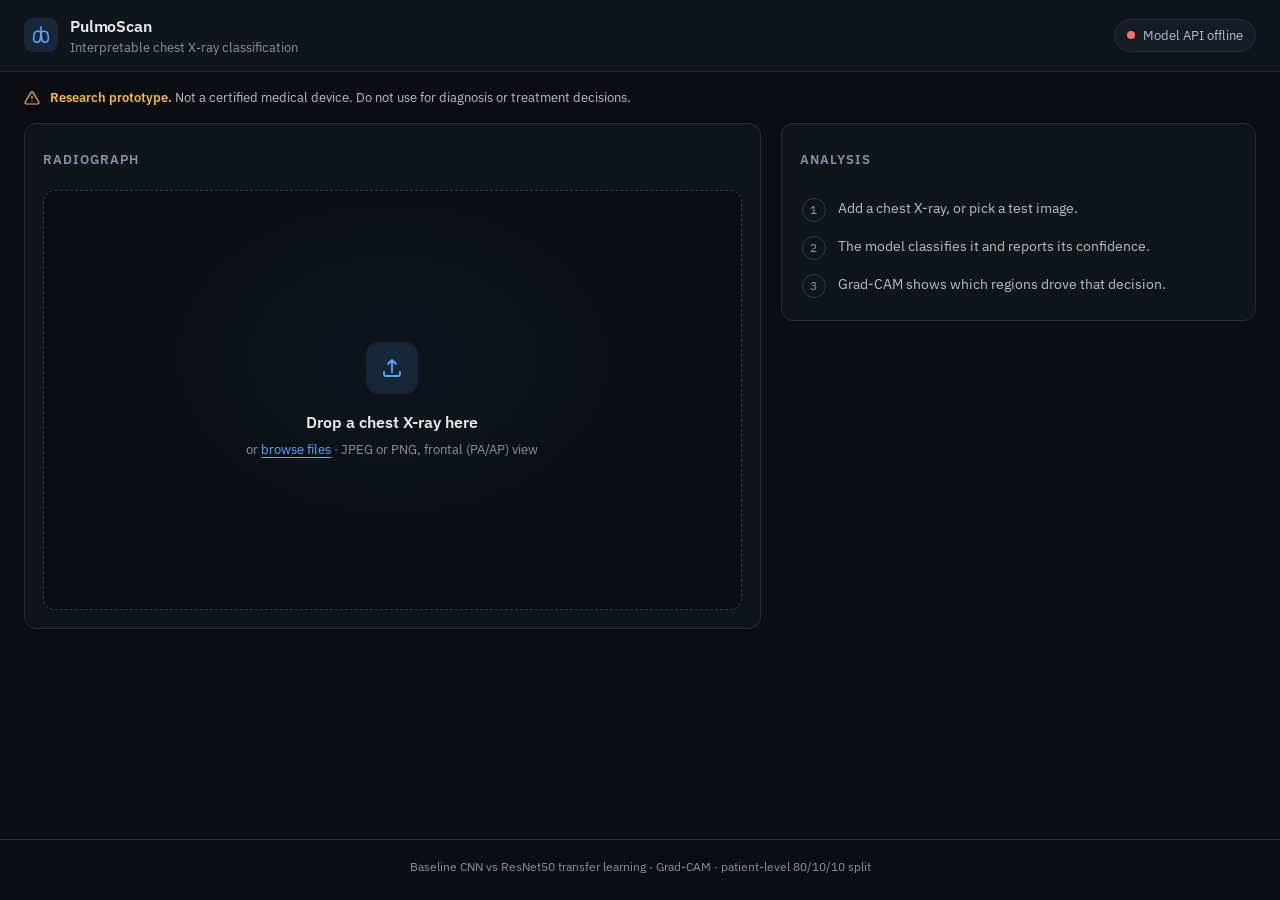
==== frontend/index.html @ 1d91181d "Initial import: pre-spec pipeline, PROGRESS.md, CLAUDE.md, .gitignore Code as it stood before the st" ====
<!DOCTYPE html>
<html lang="en">
<head>
  <meta charset="UTF-8">
  <meta name="viewport" content="width=device-width, initial-scale=1.0">
  <meta name="color-scheme" content="dark">
  <title>PulmoScan · Chest X-ray Analysis</title>
  <link rel="preconnect" href="https://fonts.googleapis.com">
  <link rel="preconnect" href="https://fonts.gstatic.com" crossorigin>
  <link href="https://fonts.googleapis.com/css2?family=IBM+Plex+Mono:wght@400;500&family=IBM+Plex+Sans:wght@400;500;600;700&display=swap" rel="stylesheet">
  <link rel="stylesheet" href="style.css">
</head>
<body>

  <header class="topbar">
    <div class="topbar-inner">
      <div class="brand">
        <svg class="brand-mark" viewBox="0 0 24 24" aria-hidden="true">
          <path d="M12 3v8"/>
          <path d="M12 9c-1.5-1-3-1.4-4.5-1C5 8.5 4 12 4 15.5 4 18.5 5.5 20 7.5 20c2 0 3-1 3.5-2.5L12 11"/>
          <path d="M12 9c1.5-1 3-1.4 4.5-1 2.5.5 3.5 4 3.5 7.5 0 3-1.5 4.5-3.5 4.5-2 0-3-1-3.5-2.5L12 11"/>
        </svg>
        <div>
          <div class="brand-name">PulmoScan</div>
          <div class="brand-sub">Interpretable chest X-ray classification</div>
        </div>
      </div>
      <div class="status" id="status" data-state="checking" role="status" aria-live="polite">
        <span class="status-dot"></span>
        <span id="statusText">Connecting to model…</span>
      </div>
    </div>
  </header>

  <div class="notice">
    <svg class="icon" viewBox="0 0 24 24" aria-hidden="true">
      <path d="M12 9v4m0 4h.01M10.3 3.9 1.8 18a2 2 0 0 0 1.7 3h17a2 2 0 0 0 1.7-3L13.7 3.9a2 2 0 0 0-3.4 0z"/>
    </svg>
    <p><strong>Research prototype.</strong> Not a certified medical device. Do not use for diagnosis or treatment decisions.</p>
  </div>

  <main class="layout">

    <!-- Viewer -->
    <section class="panel viewer" aria-labelledby="viewerTitle">
      <div class="panel-head">
        <h2 id="viewerTitle">Radiograph</h2>
        <div class="toolbar" id="toolbar" hidden>
          <div class="segmented" role="radiogroup" aria-label="View mode">
            <button type="button" role="radio" data-mode="original" aria-checked="false">Original</button>
            <button type="button" role="radio" data-mode="overlay" aria-checked="true">Overlay</button>
            <button type="button" role="radio" data-mode="compare" aria-checked="false">Compare</button>
          </div>
          <button type="button" class="btn btn-ghost" id="replaceBtn">
            <svg class="icon" viewBox="0 0 24 24" aria-hidden="true"><path d="M12 16V4m0 0-4 4m4-4 4 4M4 16v2a2 2 0 0 0 2 2h12a2 2 0 0 0 2-2v-2"/></svg>
            New image
          </button>
        </div>
      </div>

      <div class="dropzone" id="dropZone" tabindex="0" role="button" aria-label="Upload a chest X-ray">
        <div class="dropzone-inner">
          <div class="dropzone-icon">
            <svg class="icon" viewBox="0 0 24 24" aria-hidden="true"><path d="M12 16V4m0 0-4 4m4-4 4 4M4 16v2a2 2 0 0 0 2 2h12a2 2 0 0 0 2-2v-2"/></svg>
          </div>
          <p class="dropzone-title">Drop a chest X-ray here</p>
          <p class="dropzone-hint">or <span class="link">browse files</span> · JPEG or PNG, frontal (PA/AP) view</p>
        </div>
        <input type="file" id="fileInput" accept="image/png,image/jpeg" hidden>
      </div>

      <div class="stage" id="stage" data-mode="overlay" hidden>
        <figure class="pane" id="paneMain">
          <div class="frame">
            <img class="layer-base" id="imgBase" alt="Chest X-ray">
            <img class="layer-heat" id="imgHeat" alt="" aria-hidden="true">
            <div class="scan" aria-hidden="true"></div>
          </div>
          <figcaption id="captionMain">Original</figcaption>
        </figure>
        <figure class="pane pane-compare">
          <div class="frame">
            <img class="layer-base" id="imgBase2" alt="" aria-hidden="true">
            <img class="layer-heat" id="imgHeat2" alt="Grad-CAM heatmap over the X-ray">
          </div>
          <figcaption>Grad-CAM overlay</figcaption>
        </figure>
      </div>

      <div class="viewer-foot" id="viewerFoot" hidden>
        <div class="opacity" id="opacityControl" hidden>
          <label for="opacitySlider">Heatmap opacity</label>
          <input type="range" id="opacitySlider" min="0" max="90" value="45" step="5">
          <output id="opacityVal" for="opacitySlider">45%</output>
        </div>
        <div class="file-meta" id="fileMeta"></div>
      </div>

      <div class="samples" id="samples" hidden>
        <span class="samples-label">Try a held-out test image</span>
        <div class="samples-row" id="sampleButtons"></div>
      </div>
    </section>

    <!-- Analysis -->
    <section class="panel analysis" aria-labelledby="analysisTitle" aria-live="polite">
      <div class="panel-head">
        <h2 id="analysisTitle">Analysis</h2>
      </div>

      <div class="empty" id="emptyState">
        <ol class="steps">
          <li><span>1</span>Add a chest X-ray, or pick a test image.</li>
          <li><span>2</span>The model classifies it and reports its confidence.</li>
          <li><span>3</span>Grad-CAM shows which regions drove that decision.</li>
        </ol>
      </div>

      <div class="loading" id="loadingState" hidden>
        <div class="spinner" aria-hidden="true"></div>
        <p>Running the model and computing Grad-CAM…</p>
      </div>

      <div class="error" id="errorState" role="alert" hidden>
        <svg class="icon" viewBox="0 0 24 24" aria-hidden="true"><path d="M12 9v4m0 4h.01M10.3 3.9 1.8 18a2 2 0 0 0 1.7 3h17a2 2 0 0 0 1.7-3L13.7 3.9a2 2 0 0 0-3.4 0z"/></svg>
        <div>
          <p class="error-title">Analysis failed</p>
          <p class="error-msg" id="errorMsg"></p>
        </div>
      </div>

      <div class="result" id="resultState" hidden>
        <div class="verdict" id="verdict">
          <div class="eyebrow">Prediction</div>
          <div class="verdict-row">
            <div class="verdict-class">
              <span class="class-dot" id="verdictDot"></span>
              <span id="predictedClass">—</span>
            </div>
            <div class="verdict-conf">
              <span class="conf-value" id="confidenceValue">—</span>
              <span class="conf-label">confidence</span>
            </div>
          </div>
          <p class="verdict-note" id="verdictNote" hidden></p>
          <p class="truth" id="truthNote" hidden></p>
        </div>

        <div class="block">
          <h3>Class probabilities</h3>
          <ul class="probs" id="probBars"></ul>
        </div>

        <div class="block">
          <h3>Reading the heatmap</h3>
          <div class="legend">
            <div class="legend-bar"></div>
            <div class="legend-labels"><span>Less influence</span><span>More influence</span></div>
          </div>
          <p class="muted">Warm regions are where the image most changed the model's score for the predicted class. They show what the model relied on, not confirmed pathology. Highlights outside the lungs suggest it may be using shortcuts.</p>
        </div>

        <details class="block details">
          <summary>Technical details</summary>
          <dl class="kv" id="techDetails"></dl>
        </details>
      </div>
    </section>
  </main>

  <footer class="footer">
    Baseline CNN vs ResNet50 transfer learning · Grad-CAM · patient-level 80/10/10 split
  </footer>

  <script src="app.js"></script>
</body>
</html>
---- frontend/style.css ----
:root {
  --bg: #0a0d12;
  --surface: #10151c;
  --surface-2: #161c25;
  --surface-3: #1d2530;
  --border: #232c38;
  --border-strong: #2f3a48;
  --text: #e6ebf1;
  --text-2: #b4bfcc;
  --muted: #8693a3;
  --accent: #5aa9ff;
  --accent-soft: rgba(90, 169, 255, 0.12);
  --warn: #f2b84b;
  --warn-soft: rgba(242, 184, 75, 0.08);
  --danger: #f2706b;
  --danger-soft: rgba(242, 112, 107, 0.1);
  --ok: #3ecf8e;

  --c-normal: #3ecf8e;
  --c-pneumonia: #f2706b;
  --c-covid: #f2b84b;
  --c-tb: #a78bfa;
  --c-other: #5aa9ff;

  --radius: 12px;
  --radius-sm: 8px;
  --font: 'IBM Plex Sans', system-ui, -apple-system, 'Segoe UI', sans-serif;
  --mono: 'IBM Plex Mono', ui-monospace, 'Cascadia Mono', monospace;
  --heat-opacity: 0.45;
}

*,
*::before,
*::after {
  box-sizing: border-box;
}

html {
  -webkit-text-size-adjust: 100%;
}

body {
  margin: 0;
  min-height: 100vh;
  display: flex;
  flex-direction: column;
  background: var(--bg);
  color: var(--text);
  font: 400 15px/1.5 var(--font);
  -webkit-font-smoothing: antialiased;
}

h2,
h3,
p,
ol,
ul,
dl,
figure {
  margin: 0;
}

button {
  font: inherit;
  color: inherit;
}

[hidden] {
  display: none !important;
}

.icon {
  width: 18px;
  height: 18px;
  flex: none;
  fill: none;
  stroke: currentColor;
  stroke-width: 1.8;
  stroke-linecap: round;
  stroke-linejoin: round;
}

:focus-visible {
  outline: 2px solid var(--accent);
  outline-offset: 2px;
}

/* ---------- Top bar ---------- */

.topbar {
  border-bottom: 1px solid var(--border);
  background: var(--surface);
}

.topbar-inner {
  max-width: 1280px;
  margin: 0 auto;
  padding: 14px 24px;
  display: flex;
  align-items: center;
  justify-content: space-between;
  gap: 16px;
}

.brand {
  display: flex;
  align-items: center;
  gap: 12px;
  min-width: 0;
}

.brand-mark {
  width: 34px;
  height: 34px;
  padding: 6px;
  flex: none;
  border-radius: 9px;
  background: var(--accent-soft);
  fill: none;
  stroke: var(--accent);
  stroke-width: 1.7;
  stroke-linecap: round;
  stroke-linejoin: round;
}

.brand-name {
  font-weight: 600;
  font-size: 16px;
  letter-spacing: -0.01em;
}

.brand-sub {
  font-size: 12.5px;
  color: var(--muted);
}

.status {
  display: flex;
  align-items: center;
  gap: 8px;
  padding: 6px 12px;
  border: 1px solid var(--border);
  border-radius: 999px;
  background: var(--surface-2);
  font-size: 12.5px;
  color: var(--text-2);
  white-space: nowrap;
  overflow: hidden;
  text-overflow: ellipsis;
  max-width: 55%;
}

.status-dot {
  width: 8px;
  height: 8px;
  flex: none;
  border-radius: 50%;
  background: var(--muted);
}

.status[data-state="ready"] .status-dot {
  background: var(--ok);
  box-shadow: 0 0 0 3px rgba(62, 207, 142, 0.18);
}

.status[data-state="waiting"] .status-dot {
  background: var(--warn);
}

.status[data-state="offline"] .status-dot {
  background: var(--danger);
}

/* ---------- Notice ---------- */

.notice {
  max-width: 1280px;
  width: 100%;
  margin: 16px auto 0;
  padding: 0 24px;
  display: flex;
  align-items: center;
  gap: 10px;
  color: var(--text-2);
  font-size: 13px;
}

.notice .icon {
  color: var(--warn);
  width: 16px;
  height: 16px;
}

.notice strong {
  color: var(--warn);
  font-weight: 600;
}

/* ---------- Layout ---------- */

.layout {
  flex: 1;
  width: 100%;
  max-width: 1280px;
  margin: 0 auto;
  padding: 16px 24px 32px;
  display: grid;
  grid-template-columns: minmax(0, 1.55fr) minmax(320px, 1fr);
  gap: 20px;
  align-items: start;
}

.panel {
  background: var(--surface);
  border: 1px solid var(--border);
  border-radius: var(--radius);
  padding: 18px;
  min-width: 0;
}

.panel-head {
  display: flex;
  align-items: center;
  justify-content: space-between;
  gap: 12px;
  min-height: 34px;
  margin-bottom: 14px;
}

.panel-head h2 {
  font-size: 13px;
  font-weight: 600;
  text-transform: uppercase;
  letter-spacing: 0.08em;
  color: var(--muted);
}

/* ---------- Buttons ---------- */

.btn {
  display: inline-flex;
  align-items: center;
  gap: 8px;
  padding: 7px 12px;
  border-radius: var(--radius-sm);
  border: 1px solid var(--border-strong);
  background: var(--surface-2);
  font-size: 13px;
  font-weight: 500;
  cursor: pointer;
  transition: background 0.15s, border-color 0.15s;
}

.btn:hover {
  background: var(--surface-3);
  border-color: #3b4859;
}

.btn .icon {
  width: 15px;
  height: 15px;
}

.btn-ghost {
  background: transparent;
}

.toolbar {
  display: flex;
  align-items: center;
  gap: 10px;
  flex-wrap: wrap;
  justify-content: flex-end;
}

.segmented {
  display: inline-flex;
  padding: 3px;
  border: 1px solid var(--border);
  border-radius: 9px;
  background: var(--bg);
}

.segmented button {
  padding: 5px 12px;
  border: 0;
  border-radius: 6px;
  background: transparent;
  color: var(--muted);
  font-size: 13px;
  font-weight: 500;
  cursor: pointer;
  transition: color 0.15s, background 0.15s;
}

.segmented button:hover {
  color: var(--text);
}

.segmented button[aria-checked="true"] {
  background: var(--surface-3);
  color: var(--text);
  box-shadow: 0 1px 2px rgba(0, 0, 0, 0.4);
}

.segmented button:disabled {
  opacity: 0.4;
  cursor: not-allowed;
}

/* ---------- Drop zone ---------- */

.dropzone {
  display: grid;
  place-items: center;
  min-height: 420px;
  border: 1.5px dashed var(--border-strong);
  border-radius: var(--radius);
  background:
    radial-gradient(ellipse at 50% 40%, rgba(90, 169, 255, 0.05), transparent 60%),
    var(--bg);
  cursor: pointer;
  text-align: center;
  transition: border-color 0.15s, background-color 0.15s;
}

.dropzone:hover,
.dropzone.dragover {
  border-color: var(--accent);
  background-color: #0c1220;
}

.dropzone-inner {
  padding: 32px 24px;
}

.dropzone-icon {
  width: 52px;
  height: 52px;
  margin: 0 auto 16px;
  display: grid;
  place-items: center;
  border-radius: 14px;
  background: var(--accent-soft);
  color: var(--accent);
}

.dropzone-icon .icon {
  width: 24px;
  height: 24px;
}

.dropzone-title {
  font-size: 16px;
  font-weight: 600;
}

.dropzone-hint {
  margin-top: 6px;
  font-size: 13px;
  color: var(--muted);
}

.link {
  color: var(--accent);
  text-decoration: underline;
  text-underline-offset: 3px;
}

/* ---------- Stage (image viewer) ---------- */

.stage {
  display: flex;
  justify-content: center;
  align-items: flex-start;
  gap: 12px;
  padding: 14px;
  min-height: 420px;
  border-radius: var(--radius);
  background: #000;
  border: 1px solid var(--border);
}

.stage.dragover {
  outline: 2px dashed var(--accent);
  outline-offset: -8px;
}

.pane {
  display: flex;
  flex-direction: column;
  align-items: center;
  gap: 8px;
  min-width: 0;
}

.pane-compare {
  display: none;
}

.stage[data-mode="compare"] .pane {
  flex: 1 1 0;
}

.stage[data-mode="compare"] .pane-compare {
  display: flex;
}

/* The base image sets the frame size; the heatmap is stretched over it exactly,
   which matches how the API squashes the upload to 224x224 */
.frame {
  position: relative;
  display: inline-block;
  max-width: 100%;
  line-height: 0;
  border-radius: 6px;
  overflow: hidden;
}

.layer-base {
  display: block;
  max-width: 100%;
  max-height: min(64vh, 620px);
  width: auto;
  height: auto;
}

.layer-heat {
  position: absolute;
  inset: 0;
  width: 100%;
  height: 100%;
  opacity: var(--heat-opacity);
  pointer-events: none;
  transition: opacity 0.2s;
}

.layer-heat:not([src]),
.layer-heat[src=""] {
  display: none;
}

.stage[data-mode="original"] .layer-heat,
.stage[data-mode="compare"] #imgHeat {
  display: none;
}

.pane figcaption {
  font-size: 12px;
  color: var(--muted);
  line-height: 1.4;
}

.stage:not([data-mode="compare"]) #captionMain {
  display: none;
}

/* Scanning sweep while the model runs */
.scan {
  position: absolute;
  inset: 0;
  display: none;
  background: linear-gradient(180deg, transparent 0%, rgba(90, 169, 255, 0.28) 50%, transparent 100%);
  background-size: 100% 40%;
  background-repeat: no-repeat;
  animation: sweep 1.4s ease-in-out infinite;
}

.stage.busy .scan {
  display: block;
}

@keyframes sweep {
  from { background-position: 0 -60%; }
  to { background-position: 0 160%; }
}

/* ---------- Viewer footer ---------- */

.viewer-foot {
  display: flex;
  align-items: center;
  justify-content: space-between;
  gap: 16px;
  flex-wrap: wrap;
  margin-top: 12px;
}

.opacity {
  display: flex;
  align-items: center;
  gap: 10px;
  font-size: 13px;
  color: var(--text-2);
}

.opacity input[type="range"] {
  width: 160px;
  accent-color: var(--accent);
  cursor: pointer;
}

.opacity output {
  min-width: 3.2em;
  font-family: var(--mono);
  font-size: 12.5px;
  color: var(--text);
}

.file-meta {
  font-family: var(--mono);
  font-size: 12px;
  color: var(--muted);
  overflow: hidden;
  text-overflow: ellipsis;
  white-space: nowrap;
  max-width: 100%;
}

/* ---------- Samples ---------- */

.samples {
  display: flex;
  align-items: center;
  gap: 12px;
  flex-wrap: wrap;
  margin-top: 16px;
  padding-top: 16px;
  border-top: 1px solid var(--border);
}

.samples-label {
  font-size: 13px;
  color: var(--muted);
}

.samples-row {
  display: flex;
  gap: 8px;
  flex-wrap: wrap;
}

.chip {
  display: inline-flex;
  align-items: center;
  gap: 8px;
  padding: 6px 12px;
  border: 1px solid var(--border-strong);
  border-radius: 999px;
  background: var(--surface-2);
  font-size: 13px;
  font-weight: 500;
  cursor: pointer;
  transition: background 0.15s, border-color 0.15s;
}

.chip:hover {
  background: var(--surface-3);
  border-color: #3b4859;
}

.chip:disabled {
  opacity: 0.5;
  cursor: wait;
}

.class-dot {
  width: 9px;
  height: 9px;
  flex: none;
  border-radius: 50%;
  background: var(--class-color, var(--c-other));
}

/* ---------- Analysis states ---------- */

.steps {
  list-style: none;
  padding: 0;
  display: grid;
  gap: 14px;
}

.steps li {
  display: flex;
  align-items: flex-start;
  gap: 12px;
  font-size: 14px;
  color: var(--text-2);
}

.steps span {
  width: 24px;
  height: 24px;
  flex: none;
  display: grid;
  place-items: center;
  border-radius: 50%;
  border: 1px solid var(--border-strong);
  font-family: var(--mono);
  font-size: 12px;
  color: var(--muted);
}

.empty {
  padding: 8px 2px 4px;
}

.loading {
  display: flex;
  flex-direction: column;
  align-items: center;
  gap: 14px;
  padding: 48px 12px;
  text-align: center;
  font-size: 14px;
  color: var(--text-2);
}

.spinner {
  width: 30px;
  height: 30px;
  border: 3px solid var(--surface-3);
  border-top-color: var(--accent);
  border-radius: 50%;
  animation: spin 0.8s linear infinite;
}

@keyframes spin {
  to { transform: rotate(360deg); }
}

.error {
  display: flex;
  gap: 12px;
  padding: 14px;
  border: 1px solid rgba(242, 112, 107, 0.35);
  border-radius: var(--radius-sm);
  background: var(--danger-soft);
}

.error .icon {
  color: var(--danger);
  margin-top: 1px;
}

.error-title {
  font-weight: 600;
  font-size: 14px;
}

.error-msg {
  margin-top: 2px;
  font-size: 13px;
  color: var(--text-2);
  word-break: break-word;
}

/* ---------- Result ---------- */

.result {
  display: grid;
  gap: 18px;
}

.verdict {
  padding: 16px;
  border-radius: var(--radius-sm);
  border: 1px solid var(--border);
  border-left: 3px solid var(--class-color, var(--c-other));
  background: var(--surface-2);
}

.eyebrow {
  font-size: 12px;
  font-weight: 500;
  text-transform: uppercase;
  letter-spacing: 0.08em;
  color: var(--muted);
}

.verdict-row {
  display: flex;
  align-items: flex-end;
  justify-content: space-between;
  gap: 12px;
  margin-top: 6px;
}

.verdict-class {
  display: flex;
  align-items: center;
  gap: 10px;
  font-size: 24px;
  font-weight: 700;
  letter-spacing: -0.01em;
  color: var(--class-color, var(--text));
  min-width: 0;
  overflow-wrap: anywhere;
}

.verdict-class .class-dot {
  width: 11px;
  height: 11px;
}

.verdict-conf {
  display: flex;
  flex-direction: column;
  align-items: flex-end;
  flex: none;
}

.conf-value {
  font-family: var(--mono);
  font-size: 22px;
  font-weight: 500;
  line-height: 1.1;
}

.conf-label {
  font-size: 12px;
  color: var(--muted);
}

.verdict-note,
.truth {
  margin-top: 12px;
  font-size: 13px;
  color: var(--text-2);
}

.verdict-note {
  color: var(--warn);
}

.truth {
  display: flex;
  align-items: center;
  gap: 8px;
  padding-top: 12px;
  border-top: 1px solid var(--border);
}

.truth .icon {
  width: 16px;
  height: 16px;
}

.truth.match .icon {
  color: var(--ok);
}

.truth.miss .icon {
  color: var(--danger);
}

.block h3 {
  margin-bottom: 10px;
  font-size: 13px;
  font-weight: 600;
  color: var(--text-2);
}

.muted {
  font-size: 13px;
  color: var(--muted);
}

.probs {
  list-style: none;
  padding: 0;
  display: grid;
  gap: 12px;
}

.prob-head {
  display: flex;
  justify-content: space-between;
  gap: 12px;
  margin-bottom: 6px;
  font-size: 13.5px;
}

.prob-name {
  display: flex;
  align-items: center;
  gap: 8px;
  color: var(--text-2);
}

.prob-row.top .prob-name {
  color: var(--text);
  font-weight: 600;
}

.prob-val {
  font-family: var(--mono);
  font-size: 12.5px;
  color: var(--text-2);
}

.prob-track {
  height: 6px;
  border-radius: 999px;
  background: var(--surface-3);
  overflow: hidden;
}

.prob-fill {
  height: 100%;
  width: 0;
  border-radius: inherit;
  background: var(--class-color, var(--c-other));
  transition: width 0.6s cubic-bezier(0.2, 0.7, 0.2, 1);
}

.prob-row:not(.top) .prob-fill {
  opacity: 0.55;
}

.legend {
  margin-bottom: 10px;
}

/* Matches OpenCV's COLORMAP_JET used by the API */
.legend-bar {
  height: 8px;
  border-radius: 999px;
  background: linear-gradient(90deg, #00007f, #0000ff, #00ffff, #7fff7f, #ffff00, #ff0000, #7f0000);
}

.legend-labels {
  display: flex;
  justify-content: space-between;
  margin-top: 6px;
  font-size: 12px;
  color: var(--muted);
}

.details summary {
  cursor: pointer;
  font-size: 13px;
  font-weight: 600;
  color: var(--text-2);
  list-style-position: inside;
}

.details summary:hover {
  color: var(--text);
}

.kv {
  display: grid;
  grid-template-columns: auto 1fr;
  gap: 8px 16px;
  margin-top: 12px;
  font-size: 13px;
}

.kv dt {
  color: var(--muted);
}

.kv dd {
  margin: 0;
  font-family: var(--mono);
  font-size: 12.5px;
  color: var(--text-2);
  overflow-wrap: anywhere;
}

/* ---------- Footer ---------- */

.footer {
  padding: 18px 24px 24px;
  text-align: center;
  font-size: 12px;
  color: var(--muted);
  border-top: 1px solid var(--border);
}

/* ---------- Responsive ---------- */

@media (max-width: 960px) {
  .layout {
    grid-template-columns: minmax(0, 1fr);
  }
}

@media (max-width: 600px) {
  body {
    font-size: 14px;
  }

  .topbar-inner,
  .notice,
  .layout {
    padding-left: 16px;
    padding-right: 16px;
  }

  .brand-sub {
    display: none;
  }

  .status {
    max-width: 60%;
  }

  .panel {
    padding: 14px;
  }

  .panel-head {
    flex-wrap: wrap;
  }

  .toolbar {
    width: 100%;
    justify-content: space-between;
  }

  .dropzone,
  .stage {
    min-height: 300px;
  }

  .stage {
    padding: 8px;
    gap: 8px;
  }

  .opacity {
    width: 100%;
  }

  .opacity input[type="range"] {
    flex: 1;
    width: auto;
  }

  .verdict-class {
    font-size: 20px;
  }
}

@media (prefers-reduced-motion: reduce) {
  *,
  *::before,
  *::after {
    animation-duration: 0.01ms !important;
    transition-duration: 0.01ms !important;
  }
}
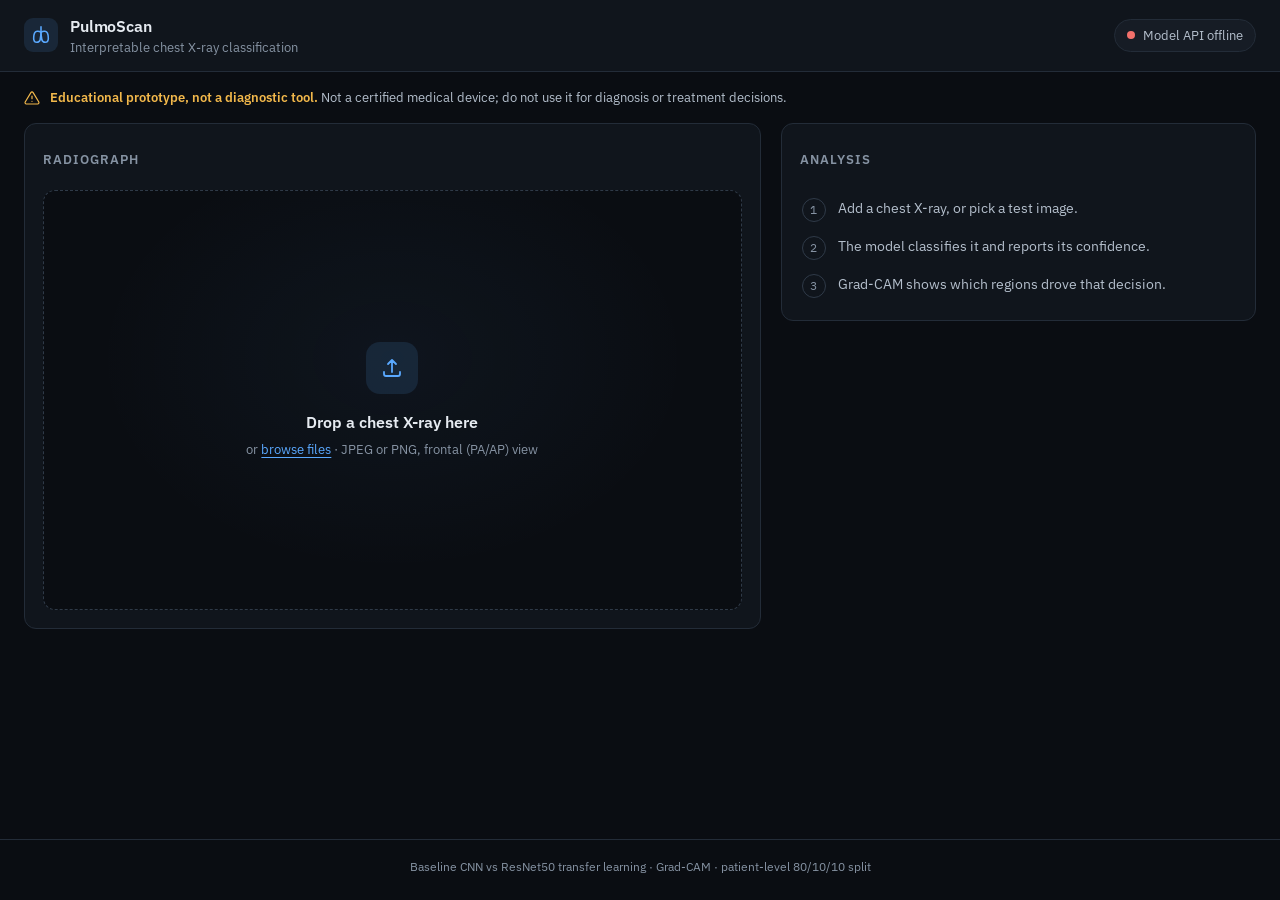
==== commit fdb18dfa: "Review-II Phase 2: Grad-CAM report, FastAPI app, web UI, integration test - Grad-CAM with programmat" ====
--- a/frontend/index.html
+++ b/frontend/index.html
@@ -8,7 +8,7 @@
   <link rel="preconnect" href="https://fonts.googleapis.com">
   <link rel="preconnect" href="https://fonts.gstatic.com" crossorigin>
   <link href="https://fonts.googleapis.com/css2?family=IBM+Plex+Mono:wght@400;500&family=IBM+Plex+Sans:wght@400;500;600;700&display=swap" rel="stylesheet">
-  <link rel="stylesheet" href="style.css">
+  <link rel="stylesheet" href="style.css?v=4">
 </head>
 <body>
 
@@ -36,7 +36,7 @@
     <svg class="icon" viewBox="0 0 24 24" aria-hidden="true">
       <path d="M12 9v4m0 4h.01M10.3 3.9 1.8 18a2 2 0 0 0 1.7 3h17a2 2 0 0 0 1.7-3L13.7 3.9a2 2 0 0 0-3.4 0z"/>
     </svg>
-    <p><strong>Research prototype.</strong> Not a certified medical device. Do not use for diagnosis or treatment decisions.</p>
+    <p><strong>Educational prototype, not a diagnostic tool.</strong> Not a certified medical device; do not use it for diagnosis or treatment decisions.</p>
   </div>
 
   <main class="layout">
@@ -48,6 +48,7 @@
         <div class="toolbar" id="toolbar" hidden>
           <div class="segmented" role="radiogroup" aria-label="View mode">
             <button type="button" role="radio" data-mode="original" aria-checked="false">Original</button>
+            <button type="button" role="radio" data-mode="input" aria-checked="false" title="What the network sees: grayscale, 224x224, CLAHE">Model input</button>
             <button type="button" role="radio" data-mode="overlay" aria-checked="true">Overlay</button>
             <button type="button" role="radio" data-mode="compare" aria-checked="false">Compare</button>
           </div>
@@ -172,6 +173,6 @@
     Baseline CNN vs ResNet50 transfer learning · Grad-CAM · patient-level 80/10/10 split
   </footer>
 
-  <script src="app.js"></script>
+  <script src="app.js?v=4"></script>
 </body>
 </html>
--- a/frontend/style.css
+++ b/frontend/style.css
@@ -16,11 +16,12 @@
   --danger-soft: rgba(242, 112, 107, 0.1);
   --ok: #3ecf8e;
 
-  --c-normal: #3ecf8e;
-  --c-pneumonia: #f2706b;
-  --c-covid: #f2b84b;
-  --c-tb: #a78bfa;
-  --c-other: #5aa9ff;
+  /* Categorical palette (dark-surface steps), same slot order as the report figures */
+  --c-normal: #3987e5;
+  --c-pneumonia: #d95926;
+  --c-covid: #199e70;
+  --c-tb: #c98500;
+  --c-other: #9085e9;
 
   --radius: 12px;
   --radius-sm: 8px;
@@ -289,6 +290,7 @@
   color: var(--muted);
   font-size: 13px;
   font-weight: 500;
+  white-space: nowrap;
   cursor: pointer;
   transition: color 0.15s, background 0.15s;
 }
@@ -375,7 +377,6 @@
   align-items: flex-start;
   gap: 12px;
   padding: 14px;
-  min-height: 420px;
   border-radius: var(--radius);
   background: #000;
   border: 1px solid var(--border);
@@ -391,6 +392,8 @@
   flex-direction: column;
   align-items: center;
   gap: 8px;
+  flex: 1 1 auto;
+  width: 100%;
   min-width: 0;
 }
 
@@ -400,18 +403,21 @@
 
 .stage[data-mode="compare"] .pane {
   flex: 1 1 0;
+  width: auto;
 }
 
 .stage[data-mode="compare"] .pane-compare {
   display: flex;
 }
 
-/* The base image sets the frame size; the heatmap is stretched over it exactly,
-   which matches how the API squashes the upload to 224x224 */
+/* The frame takes the displayed image's aspect ratio (set from JS) and the largest size
+   that fits; the heatmap is stretched over it exactly, which matches how the API
+   squashes the upload to 224x224 */
 .frame {
+  --aspect: 1;
   position: relative;
-  display: inline-block;
-  max-width: 100%;
+  aspect-ratio: var(--aspect);
+  width: min(100%, calc(min(64vh, 620px) * var(--aspect)));
   line-height: 0;
   border-radius: 6px;
   overflow: hidden;
@@ -419,10 +425,8 @@
 
 .layer-base {
   display: block;
-  max-width: 100%;
-  max-height: min(64vh, 620px);
-  width: auto;
-  height: auto;
+  width: 100%;
+  height: 100%;
 }
 
 .layer-heat {
@@ -441,6 +445,7 @@
 }
 
 .stage[data-mode="original"] .layer-heat,
+.stage[data-mode="input"] .layer-heat,
 .stage[data-mode="compare"] #imgHeat {
   display: none;
 }
@@ -694,7 +699,7 @@
   font-size: 24px;
   font-weight: 700;
   letter-spacing: -0.01em;
-  color: var(--class-color, var(--text));
+  color: var(--text);
   min-width: 0;
   overflow-wrap: anywhere;
 }
@@ -918,12 +923,21 @@
 
   .toolbar {
     width: 100%;
-    justify-content: space-between;
-  }
-
-  .dropzone,
-  .stage {
+    justify-content: flex-start;
+  }
+
+  .dropzone {
     min-height: 300px;
+  }
+
+  .segmented {
+    width: 100%;
+  }
+
+  .segmented button {
+    flex: 1;
+    padding: 5px 6px;
+    font-size: 12.5px;
   }
 
   .stage {
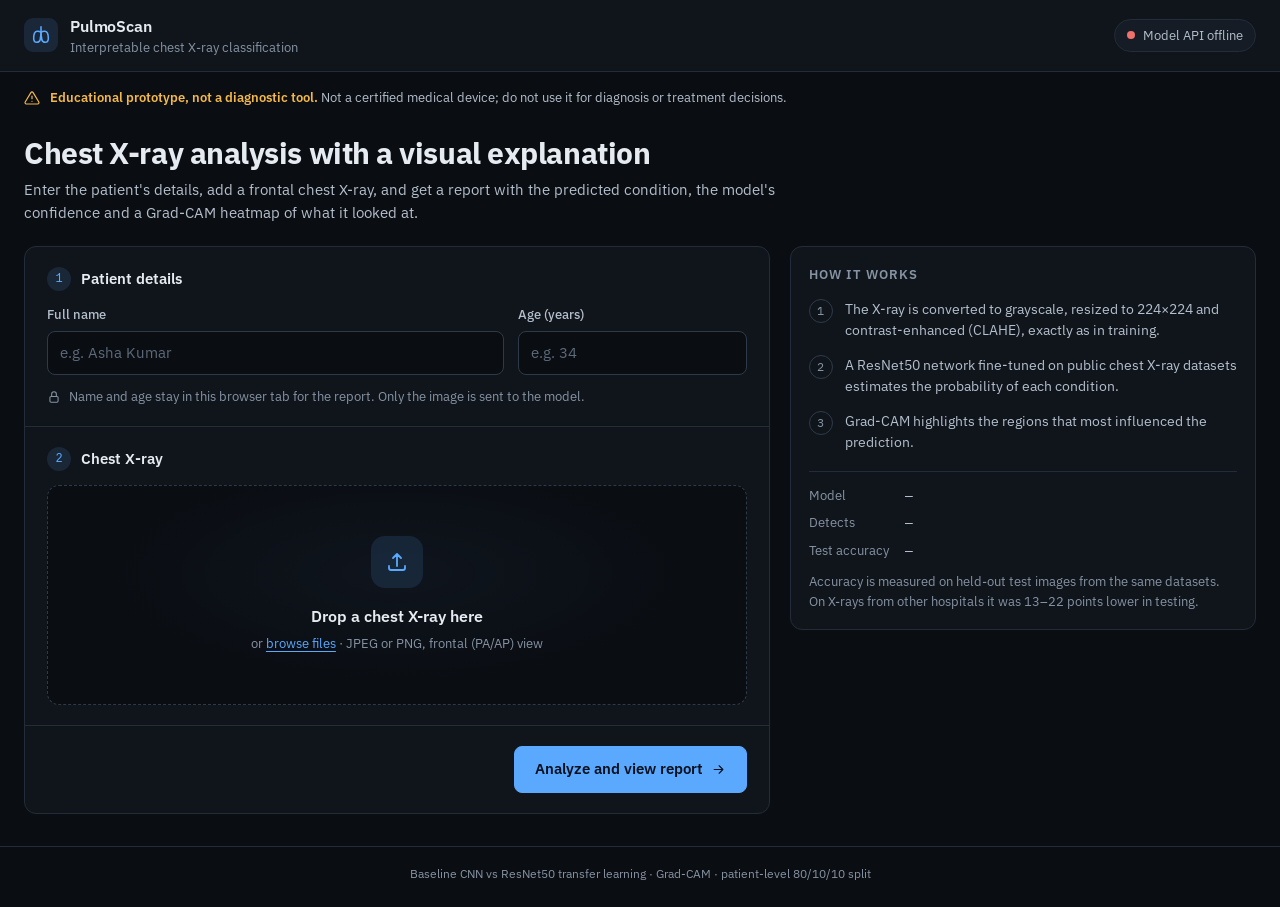
==== commit abf00ad2: "Two-page UI: intake form (name, age, X-ray) and printable report page - index.html: patient name + a" ====
--- a/frontend/index.html
+++ b/frontend/index.html
@@ -4,17 +4,17 @@
   <meta charset="UTF-8">
   <meta name="viewport" content="width=device-width, initial-scale=1.0">
   <meta name="color-scheme" content="dark">
-  <title>PulmoScan · Chest X-ray Analysis</title>
+  <title>PulmoScan · New analysis</title>
   <link rel="preconnect" href="https://fonts.googleapis.com">
   <link rel="preconnect" href="https://fonts.gstatic.com" crossorigin>
   <link href="https://fonts.googleapis.com/css2?family=IBM+Plex+Mono:wght@400;500&family=IBM+Plex+Sans:wght@400;500;600;700&display=swap" rel="stylesheet">
-  <link rel="stylesheet" href="style.css?v=4">
+  <link rel="stylesheet" href="style.css?v=5">
 </head>
 <body>
 
   <header class="topbar">
     <div class="topbar-inner">
-      <div class="brand">
+      <a class="brand" href="index.html">
         <svg class="brand-mark" viewBox="0 0 24 24" aria-hidden="true">
           <path d="M12 3v8"/>
           <path d="M12 9c-1.5-1-3-1.4-4.5-1C5 8.5 4 12 4 15.5 4 18.5 5.5 20 7.5 20c2 0 3-1 3.5-2.5L12 11"/>
@@ -24,7 +24,7 @@
           <div class="brand-name">PulmoScan</div>
           <div class="brand-sub">Interpretable chest X-ray classification</div>
         </div>
-      </div>
+      </a>
       <div class="status" id="status" data-state="checking" role="status" aria-live="polite">
         <span class="status-dot"></span>
         <span id="statusText">Connecting to model…</span>
@@ -39,140 +39,111 @@
     <p><strong>Educational prototype, not a diagnostic tool.</strong> Not a certified medical device; do not use it for diagnosis or treatment decisions.</p>
   </div>
 
-  <main class="layout">
+  <main class="home">
+    <section class="hero">
+      <h1>Chest X-ray analysis with a visual explanation</h1>
+      <p>Enter the patient's details, add a frontal chest X-ray, and get a report with the predicted condition, the model's confidence and a Grad-CAM heatmap of what it looked at.</p>
+    </section>
 
-    <!-- Viewer -->
-    <section class="panel viewer" aria-labelledby="viewerTitle">
-      <div class="panel-head">
-        <h2 id="viewerTitle">Radiograph</h2>
-        <div class="toolbar" id="toolbar" hidden>
-          <div class="segmented" role="radiogroup" aria-label="View mode">
-            <button type="button" role="radio" data-mode="original" aria-checked="false">Original</button>
-            <button type="button" role="radio" data-mode="input" aria-checked="false" title="What the network sees: grayscale, 224x224, CLAHE">Model input</button>
-            <button type="button" role="radio" data-mode="overlay" aria-checked="true">Overlay</button>
-            <button type="button" role="radio" data-mode="compare" aria-checked="false">Compare</button>
+    <div class="home-grid">
+      <form class="panel intake" id="intakeForm" novalidate>
+        <!-- Step 1 -->
+        <fieldset class="step-block">
+          <legend><span class="step-num">1</span>Patient details</legend>
+          <div class="fields">
+            <div class="field">
+              <label for="patientName">Full name</label>
+              <input type="text" id="patientName" name="name" maxlength="60" autocomplete="off" placeholder="e.g. Asha Kumar" required>
+              <p class="field-error" id="nameError" hidden>Enter a name (2 to 60 characters).</p>
+            </div>
+            <div class="field field-age">
+              <label for="patientAge">Age (years)</label>
+              <input type="number" id="patientAge" name="age" min="0" max="120" step="1" inputmode="numeric" placeholder="e.g. 34" required>
+              <p class="field-error" id="ageError" hidden>Enter an age from 0 to 120.</p>
+            </div>
           </div>
-          <button type="button" class="btn btn-ghost" id="replaceBtn">
-            <svg class="icon" viewBox="0 0 24 24" aria-hidden="true"><path d="M12 16V4m0 0-4 4m4-4 4 4M4 16v2a2 2 0 0 0 2 2h12a2 2 0 0 0 2-2v-2"/></svg>
-            New image
+          <p class="privacy-note">
+            <svg class="icon" viewBox="0 0 24 24" aria-hidden="true"><rect x="5" y="11" width="14" height="10" rx="2"/><path d="M8 11V7a4 4 0 0 1 8 0v4"/></svg>
+            Name and age stay in this browser tab for the report. Only the image is sent to the model.
+          </p>
+        </fieldset>
+
+        <!-- Step 2 -->
+        <fieldset class="step-block">
+          <legend><span class="step-num">2</span>Chest X-ray</legend>
+
+          <div class="dropzone" id="dropZone" tabindex="0" role="button" aria-label="Upload a chest X-ray">
+            <div class="dropzone-inner" id="dropPrompt">
+              <div class="dropzone-icon">
+                <svg class="icon" viewBox="0 0 24 24" aria-hidden="true"><path d="M12 16V4m0 0-4 4m4-4 4 4M4 16v2a2 2 0 0 0 2 2h12a2 2 0 0 0 2-2v-2"/></svg>
+              </div>
+              <p class="dropzone-title">Drop a chest X-ray here</p>
+              <p class="dropzone-hint">or <span class="link">browse files</span> · JPEG or PNG, frontal (PA/AP) view</p>
+            </div>
+            <div class="picked" id="picked" hidden>
+              <img id="pickedImg" alt="Selected chest X-ray">
+              <div class="picked-meta">
+                <p class="picked-name" id="pickedName"></p>
+                <p class="picked-sub" id="pickedSub"></p>
+                <span class="link">Choose a different image</span>
+              </div>
+            </div>
+            <input type="file" id="fileInput" accept="image/png,image/jpeg" hidden>
+          </div>
+          <p class="field-error" id="imageError" hidden>Add a chest X-ray image.</p>
+
+          <div class="samples" id="samples" hidden>
+            <span class="samples-label">No X-ray at hand? Use a held-out test image:</span>
+            <div class="samples-row" id="sampleButtons"></div>
+          </div>
+        </fieldset>
+
+        <!-- Step 3 -->
+        <div class="step-block step-submit">
+          <div class="error" id="errorState" role="alert" hidden>
+            <svg class="icon" viewBox="0 0 24 24" aria-hidden="true"><path d="M12 9v4m0 4h.01M10.3 3.9 1.8 18a2 2 0 0 0 1.7 3h17a2 2 0 0 0 1.7-3L13.7 3.9a2 2 0 0 0-3.4 0z"/></svg>
+            <div>
+              <p class="error-title">Analysis failed</p>
+              <p class="error-msg" id="errorMsg"></p>
+            </div>
+          </div>
+          <button type="submit" class="btn btn-primary btn-lg" id="analyzeBtn">
+            <span class="btn-label">Analyze and view report</span>
+            <svg class="icon" viewBox="0 0 24 24" aria-hidden="true"><path d="M5 12h14m-6-6 6 6-6 6"/></svg>
           </button>
         </div>
-      </div>
+      </form>
 
-      <div class="dropzone" id="dropZone" tabindex="0" role="button" aria-label="Upload a chest X-ray">
-        <div class="dropzone-inner">
-          <div class="dropzone-icon">
-            <svg class="icon" viewBox="0 0 24 24" aria-hidden="true"><path d="M12 16V4m0 0-4 4m4-4 4 4M4 16v2a2 2 0 0 0 2 2h12a2 2 0 0 0 2-2v-2"/></svg>
-          </div>
-          <p class="dropzone-title">Drop a chest X-ray here</p>
-          <p class="dropzone-hint">or <span class="link">browse files</span> · JPEG or PNG, frontal (PA/AP) view</p>
-        </div>
-        <input type="file" id="fileInput" accept="image/png,image/jpeg" hidden>
-      </div>
+      <aside class="panel about-model">
+        <h2>How it works</h2>
+        <ol class="steps">
+          <li><span>1</span>The X-ray is converted to grayscale, resized to 224×224 and contrast-enhanced (CLAHE), exactly as in training.</li>
+          <li><span>2</span>A ResNet50 network fine-tuned on public chest X-ray datasets estimates the probability of each condition.</li>
+          <li><span>3</span>Grad-CAM highlights the regions that most influenced the prediction.</li>
+        </ol>
+        <dl class="kv model-facts" id="modelFacts">
+          <dt>Model</dt><dd id="factModel">—</dd>
+          <dt>Detects</dt><dd id="factClasses">—</dd>
+          <dt>Test accuracy</dt><dd id="factAccuracy">—</dd>
+        </dl>
+        <p class="muted">Accuracy is measured on held-out test images from the same datasets. On X-rays from other hospitals it was 13–22 points lower in testing.</p>
+      </aside>
+    </div>
+  </main>
 
-      <div class="stage" id="stage" data-mode="overlay" hidden>
-        <figure class="pane" id="paneMain">
-          <div class="frame">
-            <img class="layer-base" id="imgBase" alt="Chest X-ray">
-            <img class="layer-heat" id="imgHeat" alt="" aria-hidden="true">
-            <div class="scan" aria-hidden="true"></div>
-          </div>
-          <figcaption id="captionMain">Original</figcaption>
-        </figure>
-        <figure class="pane pane-compare">
-          <div class="frame">
-            <img class="layer-base" id="imgBase2" alt="" aria-hidden="true">
-            <img class="layer-heat" id="imgHeat2" alt="Grad-CAM heatmap over the X-ray">
-          </div>
-          <figcaption>Grad-CAM overlay</figcaption>
-        </figure>
-      </div>
-
-      <div class="viewer-foot" id="viewerFoot" hidden>
-        <div class="opacity" id="opacityControl" hidden>
-          <label for="opacitySlider">Heatmap opacity</label>
-          <input type="range" id="opacitySlider" min="0" max="90" value="45" step="5">
-          <output id="opacityVal" for="opacitySlider">45%</output>
-        </div>
-        <div class="file-meta" id="fileMeta"></div>
-      </div>
-
-      <div class="samples" id="samples" hidden>
-        <span class="samples-label">Try a held-out test image</span>
-        <div class="samples-row" id="sampleButtons"></div>
-      </div>
-    </section>
-
-    <!-- Analysis -->
-    <section class="panel analysis" aria-labelledby="analysisTitle" aria-live="polite">
-      <div class="panel-head">
-        <h2 id="analysisTitle">Analysis</h2>
-      </div>
-
-      <div class="empty" id="emptyState">
-        <ol class="steps">
-          <li><span>1</span>Add a chest X-ray, or pick a test image.</li>
-          <li><span>2</span>The model classifies it and reports its confidence.</li>
-          <li><span>3</span>Grad-CAM shows which regions drove that decision.</li>
-        </ol>
-      </div>
-
-      <div class="loading" id="loadingState" hidden>
-        <div class="spinner" aria-hidden="true"></div>
-        <p>Running the model and computing Grad-CAM…</p>
-      </div>
-
-      <div class="error" id="errorState" role="alert" hidden>
-        <svg class="icon" viewBox="0 0 24 24" aria-hidden="true"><path d="M12 9v4m0 4h.01M10.3 3.9 1.8 18a2 2 0 0 0 1.7 3h17a2 2 0 0 0 1.7-3L13.7 3.9a2 2 0 0 0-3.4 0z"/></svg>
-        <div>
-          <p class="error-title">Analysis failed</p>
-          <p class="error-msg" id="errorMsg"></p>
-        </div>
-      </div>
-
-      <div class="result" id="resultState" hidden>
-        <div class="verdict" id="verdict">
-          <div class="eyebrow">Prediction</div>
-          <div class="verdict-row">
-            <div class="verdict-class">
-              <span class="class-dot" id="verdictDot"></span>
-              <span id="predictedClass">—</span>
-            </div>
-            <div class="verdict-conf">
-              <span class="conf-value" id="confidenceValue">—</span>
-              <span class="conf-label">confidence</span>
-            </div>
-          </div>
-          <p class="verdict-note" id="verdictNote" hidden></p>
-          <p class="truth" id="truthNote" hidden></p>
-        </div>
-
-        <div class="block">
-          <h3>Class probabilities</h3>
-          <ul class="probs" id="probBars"></ul>
-        </div>
-
-        <div class="block">
-          <h3>Reading the heatmap</h3>
-          <div class="legend">
-            <div class="legend-bar"></div>
-            <div class="legend-labels"><span>Less influence</span><span>More influence</span></div>
-          </div>
-          <p class="muted">Warm regions are where the image most changed the model's score for the predicted class. They show what the model relied on, not confirmed pathology. Highlights outside the lungs suggest it may be using shortcuts.</p>
-        </div>
-
-        <details class="block details">
-          <summary>Technical details</summary>
-          <dl class="kv" id="techDetails"></dl>
-        </details>
-      </div>
-    </section>
-  </main>
+  <div class="busy-overlay" id="busyOverlay" hidden>
+    <div class="busy-card" role="status" aria-live="assertive">
+      <div class="spinner" aria-hidden="true"></div>
+      <p class="busy-title">Analyzing the X-ray…</p>
+      <p class="muted">Running the model and computing Grad-CAM</p>
+    </div>
+  </div>
 
   <footer class="footer">
     Baseline CNN vs ResNet50 transfer learning · Grad-CAM · patient-level 80/10/10 split
   </footer>
 
-  <script src="app.js?v=4"></script>
+  <script src="common.js?v=5"></script>
+  <script src="home.js?v=5"></script>
 </body>
 </html>
--- a/frontend/style.css
+++ b/frontend/style.css
@@ -199,18 +199,6 @@
 
 /* ---------- Layout ---------- */
 
-.layout {
-  flex: 1;
-  width: 100%;
-  max-width: 1280px;
-  margin: 0 auto;
-  padding: 16px 24px 32px;
-  display: grid;
-  grid-template-columns: minmax(0, 1.55fr) minmax(320px, 1fr);
-  gap: 20px;
-  align-items: start;
-}
-
 .panel {
   background: var(--surface);
   border: 1px solid var(--border);
@@ -460,26 +448,6 @@
   display: none;
 }
 
-/* Scanning sweep while the model runs */
-.scan {
-  position: absolute;
-  inset: 0;
-  display: none;
-  background: linear-gradient(180deg, transparent 0%, rgba(90, 169, 255, 0.28) 50%, transparent 100%);
-  background-size: 100% 40%;
-  background-repeat: no-repeat;
-  animation: sweep 1.4s ease-in-out infinite;
-}
-
-.stage.busy .scan {
-  display: block;
-}
-
-@keyframes sweep {
-  from { background-position: 0 -60%; }
-  to { background-position: 0 160%; }
-}
-
 /* ---------- Viewer footer ---------- */
 
 .viewer-foot {
@@ -605,21 +573,6 @@
   font-family: var(--mono);
   font-size: 12px;
   color: var(--muted);
-}
-
-.empty {
-  padding: 8px 2px 4px;
-}
-
-.loading {
-  display: flex;
-  flex-direction: column;
-  align-items: center;
-  gap: 14px;
-  padding: 48px 12px;
-  text-align: center;
-  font-size: 14px;
-  color: var(--text-2);
 }
 
 .spinner {
@@ -885,13 +838,411 @@
   border-top: 1px solid var(--border);
 }
 
+/* ---------- Shared page shell ---------- */
+
+a.brand {
+  color: inherit;
+  text-decoration: none;
+}
+
+.home,
+.report {
+  flex: 1;
+  width: 100%;
+  max-width: 1280px;
+  margin: 0 auto;
+  padding: 20px 24px 32px;
+}
+
+.btn-primary {
+  background: var(--accent);
+  border-color: var(--accent);
+  color: #06111f;
+  font-weight: 600;
+  text-decoration: none;
+}
+
+.btn-primary:hover {
+  background: #7bbcff;
+  border-color: #7bbcff;
+}
+
+.btn-primary:disabled {
+  opacity: 0.6;
+  cursor: wait;
+}
+
+a.btn {
+  text-decoration: none;
+}
+
+.btn-lg {
+  padding: 11px 20px;
+  font-size: 15px;
+}
+
+/* ---------- Page 1: intake ---------- */
+
+.hero {
+  max-width: 760px;
+  margin: 8px 0 22px;
+}
+
+.hero h1 {
+  margin: 0 0 8px;
+  font-size: clamp(22px, 3vw, 30px);
+  font-weight: 700;
+  letter-spacing: -0.015em;
+  line-height: 1.2;
+}
+
+.hero p {
+  margin: 0;
+  color: var(--text-2);
+  font-size: 15px;
+}
+
+.home-grid {
+  display: grid;
+  grid-template-columns: minmax(0, 1.6fr) minmax(300px, 1fr);
+  gap: 20px;
+  align-items: start;
+}
+
+.intake {
+  padding: 0;
+}
+
+.step-block {
+  margin: 0;
+  padding: 20px 22px;
+  border: 0;
+  border-bottom: 1px solid var(--border);
+  min-width: 0;
+}
+
+.step-block:last-child {
+  border-bottom: 0;
+}
+
+.step-block legend {
+  display: flex;
+  align-items: center;
+  gap: 10px;
+  float: left;
+  width: 100%;
+  margin-bottom: 14px;
+  padding: 0;
+  font-size: 15px;
+  font-weight: 600;
+}
+
+.step-block legend + * {
+  clear: both;
+}
+
+.step-num {
+  width: 24px;
+  height: 24px;
+  display: grid;
+  place-items: center;
+  border-radius: 50%;
+  background: var(--accent-soft);
+  color: var(--accent);
+  font-family: var(--mono);
+  font-size: 12px;
+  font-weight: 500;
+}
+
+.fields {
+  display: grid;
+  grid-template-columns: minmax(0, 2fr) minmax(120px, 1fr);
+  gap: 14px;
+}
+
+.field label {
+  display: block;
+  margin-bottom: 6px;
+  font-size: 13px;
+  font-weight: 500;
+  color: var(--text-2);
+}
+
+.field input {
+  width: 100%;
+  padding: 10px 12px;
+  border: 1px solid var(--border-strong);
+  border-radius: var(--radius-sm);
+  background: var(--bg);
+  color: var(--text);
+  font: inherit;
+  font-size: 15px;
+  transition: border-color 0.15s, box-shadow 0.15s;
+}
+
+.field input::placeholder {
+  color: #5d6a7a;
+}
+
+.field input:focus {
+  outline: none;
+  border-color: var(--accent);
+  box-shadow: 0 0 0 3px var(--accent-soft);
+}
+
+.field input[aria-invalid="true"] {
+  border-color: var(--danger);
+}
+
+.field-error {
+  margin-top: 6px;
+  font-size: 12.5px;
+  color: var(--danger);
+}
+
+.privacy-note {
+  display: flex;
+  align-items: center;
+  gap: 8px;
+  margin-top: 12px;
+  font-size: 12.5px;
+  color: var(--muted);
+}
+
+.privacy-note .icon {
+  width: 14px;
+  height: 14px;
+}
+
+.home .dropzone {
+  min-height: 220px;
+}
+
+.dropzone.has-image {
+  place-items: stretch;
+  border-style: solid;
+  min-height: 0;
+}
+
+.picked {
+  display: flex;
+  align-items: center;
+  gap: 16px;
+  padding: 14px;
+  text-align: left;
+}
+
+.picked img {
+  width: 120px;
+  height: 120px;
+  flex: none;
+  object-fit: contain;
+  border-radius: 6px;
+  background: #000;
+}
+
+.picked-meta {
+  min-width: 0;
+}
+
+.picked-name {
+  font-weight: 600;
+  overflow-wrap: anywhere;
+}
+
+.picked-sub {
+  margin: 2px 0 8px;
+  font-size: 13px;
+  color: var(--muted);
+}
+
+.home .samples {
+  margin-top: 14px;
+  padding-top: 0;
+  border-top: 0;
+}
+
+.step-submit {
+  display: grid;
+  gap: 14px;
+  justify-items: end;
+}
+
+.step-submit .error {
+  justify-self: stretch;
+}
+
+.about-model h2 {
+  margin-bottom: 14px;
+  font-size: 13px;
+  font-weight: 600;
+  text-transform: uppercase;
+  letter-spacing: 0.08em;
+  color: var(--muted);
+}
+
+.model-facts {
+  margin: 18px 0 12px;
+  padding-top: 14px;
+  border-top: 1px solid var(--border);
+}
+
+.busy-overlay {
+  position: fixed;
+  inset: 0;
+  z-index: 10;
+  display: grid;
+  place-items: center;
+  background: rgba(5, 8, 12, 0.72);
+  backdrop-filter: blur(2px);
+}
+
+.busy-card {
+  display: grid;
+  justify-items: center;
+  gap: 8px;
+  padding: 28px 36px;
+  border: 1px solid var(--border);
+  border-radius: var(--radius);
+  background: var(--surface);
+  text-align: center;
+}
+
+.busy-card .spinner {
+  margin-bottom: 6px;
+}
+
+.busy-title {
+  font-weight: 600;
+  font-size: 16px;
+}
+
+/* ---------- Page 2: report ---------- */
+
+.report-head {
+  display: flex;
+  align-items: flex-end;
+  justify-content: space-between;
+  gap: 16px;
+  flex-wrap: wrap;
+  margin: 4px 0 18px;
+}
+
+.report-head h1 {
+  margin: 4px 0 4px;
+  font-size: clamp(22px, 3vw, 28px);
+  font-weight: 700;
+  letter-spacing: -0.01em;
+  overflow-wrap: anywhere;
+}
+
+.report-meta {
+  font-family: var(--mono);
+  font-size: 12.5px;
+  color: var(--muted);
+}
+
+.report-actions {
+  display: flex;
+  gap: 10px;
+  flex-wrap: wrap;
+}
+
+.report-grid {
+  display: grid;
+  grid-template-columns: minmax(320px, 1fr) minmax(0, 1.35fr);
+  gap: 20px;
+  align-items: start;
+}
+
+.report-col {
+  display: grid;
+  gap: 20px;
+  min-width: 0;
+}
+
+.patient-kv dd {
+  font-family: var(--font);
+  font-size: 14px;
+  color: var(--text);
+}
+
+.report .verdict {
+  margin-bottom: 18px;
+}
+
+.info-lines {
+  margin: 0;
+  padding: 0;
+  list-style: none;
+  counter-reset: info;
+  display: grid;
+  gap: 10px;
+}
+
+.info-lines li {
+  counter-increment: info;
+  display: grid;
+  grid-template-columns: 24px 1fr;
+  gap: 10px;
+  font-size: 14px;
+  line-height: 1.5;
+  color: var(--text-2);
+}
+
+.info-lines li::before {
+  content: counter(info);
+  width: 22px;
+  height: 22px;
+  display: grid;
+  place-items: center;
+  margin-top: 1px;
+  border-radius: 50%;
+  background: color-mix(in srgb, var(--class-color, var(--accent)) 18%, transparent);
+  color: var(--text);
+  font-family: var(--mono);
+  font-size: 11.5px;
+}
+
+.source-note {
+  margin-top: 14px;
+  font-size: 12px;
+}
+
+.heat-guide {
+  margin-top: 16px;
+}
+
+details.panel summary {
+  cursor: pointer;
+  font-size: 13px;
+  font-weight: 600;
+  color: var(--text-2);
+}
+
+.report-disclaimer {
+  max-width: none;
+  margin: 20px 0 0;
+  padding: 14px 16px;
+  border: 1px solid rgba(242, 184, 75, 0.3);
+  border-radius: var(--radius-sm);
+  background: var(--warn-soft);
+}
+
+.empty-report {
+  max-width: 560px;
+  margin: 40px auto;
+  display: grid;
+  justify-items: start;
+  gap: 12px;
+}
+
+.empty-report h1 {
+  margin: 0;
+  font-size: 22px;
+}
+
 /* ---------- Responsive ---------- */
-
-@media (max-width: 960px) {
-  .layout {
-    grid-template-columns: minmax(0, 1fr);
-  }
-}
 
 @media (max-width: 600px) {
   body {
@@ -900,7 +1251,8 @@
 
   .topbar-inner,
   .notice,
-  .layout {
+  .home,
+  .report {
     padding-left: 16px;
     padding-right: 16px;
   }
@@ -956,6 +1308,98 @@
 
   .verdict-class {
     font-size: 20px;
+  }
+}
+
+@media (max-width: 960px) {
+  .home-grid,
+  .report-grid {
+    grid-template-columns: minmax(0, 1fr);
+  }
+}
+
+@media (max-width: 520px) {
+  .fields {
+    grid-template-columns: minmax(0, 1fr);
+  }
+
+  .step-block {
+    padding: 16px;
+  }
+
+  .picked img {
+    width: 84px;
+    height: 84px;
+  }
+
+  .step-submit .btn-lg,
+  .report-actions,
+  .report-actions .btn {
+    width: 100%;
+    justify-content: center;
+  }
+}
+
+/* Print / Save as PDF: a light, single-column report without the controls */
+@media print {
+  :root {
+    --bg: #ffffff;
+    --surface: #ffffff;
+    --surface-2: #f6f7f9;
+    --surface-3: #e9ecf0;
+    --border: #d5dae1;
+    --border-strong: #c4cbd4;
+    --text: #0b0f14;
+    --text-2: #2d3640;
+    --muted: #5b6673;
+  }
+
+  body {
+    background: #fff;
+  }
+
+  .status,
+  .report-actions,
+  .toolbar,
+  .viewer-foot,
+  details.panel,
+  .footer {
+    display: none !important;
+  }
+
+  .topbar {
+    background: #fff;
+  }
+
+  .report {
+    padding: 0;
+  }
+
+  .report-grid {
+    grid-template-columns: minmax(0, 1fr) minmax(0, 1fr);
+  }
+
+  .panel,
+  .report-disclaimer {
+    break-inside: avoid;
+  }
+
+  .stage {
+    background: #fff;
+    border-color: var(--border);
+  }
+
+  .layer-base,
+  .layer-heat {
+    max-height: 340px;
+  }
+
+  .prob-fill,
+  .class-dot,
+  .legend-bar,
+  .info-lines li::before {
+    -webkit-print-color-adjust: exact;
+    print-color-adjust: exact;
   }
 }
 
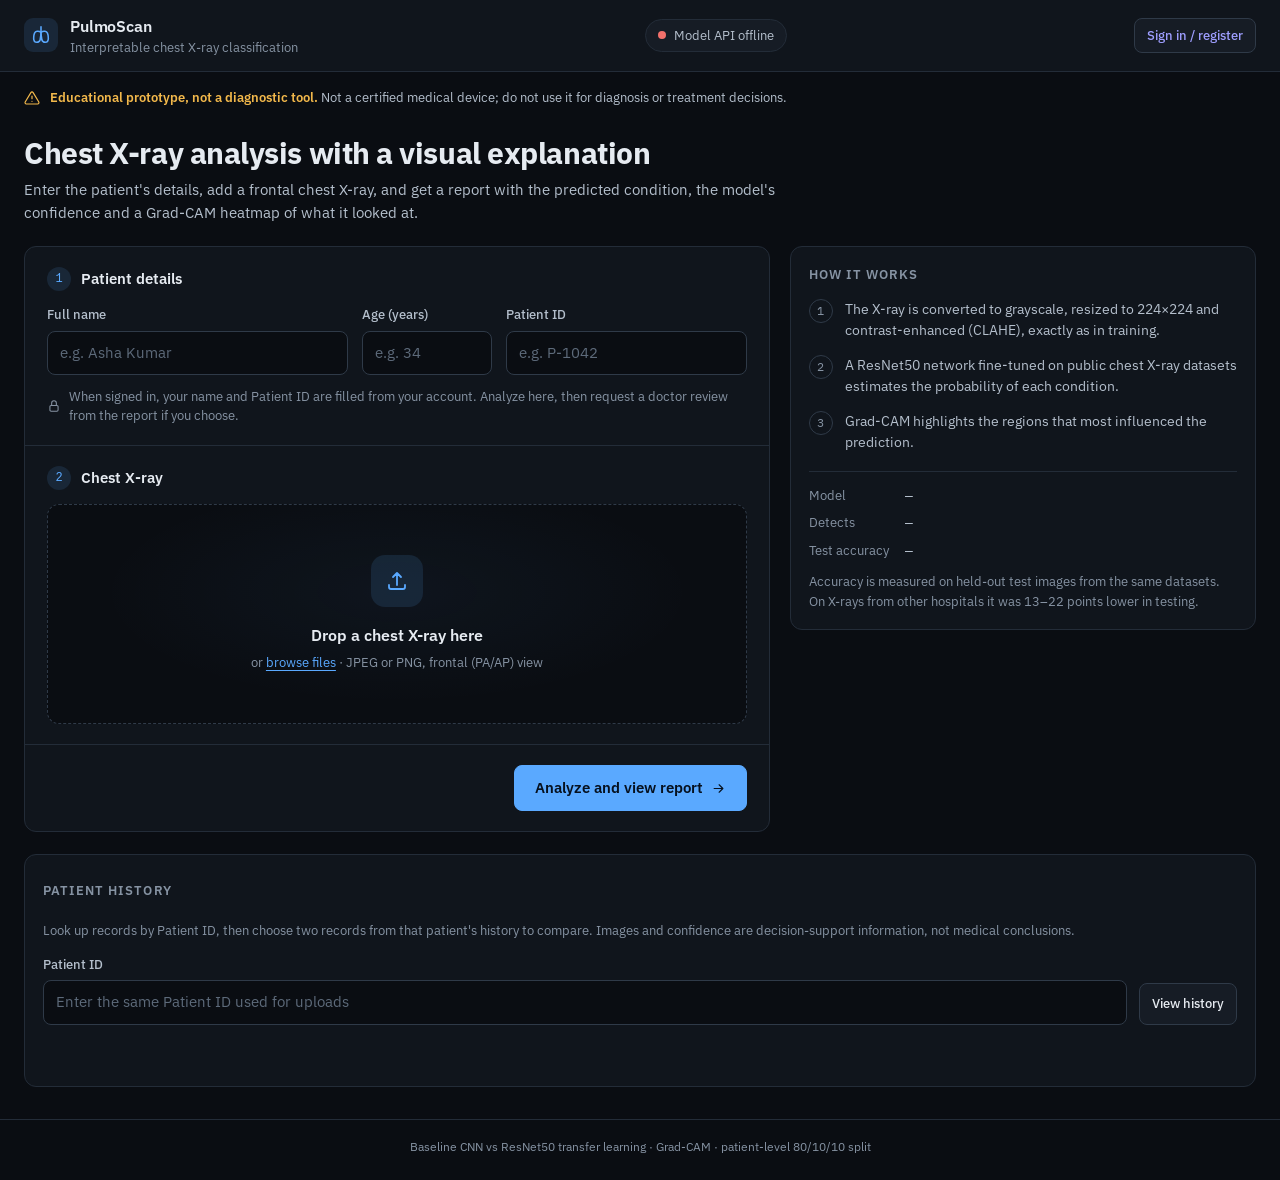
==== commit 519d41dc: "Add patient history, image quality, and doctor review Co-authored-by: Copilot <223556219+Copilot@use" ====
--- a/frontend/index.html
+++ b/frontend/index.html
@@ -8,7 +8,7 @@
   <link rel="preconnect" href="https://fonts.googleapis.com">
   <link rel="preconnect" href="https://fonts.gstatic.com" crossorigin>
   <link href="https://fonts.googleapis.com/css2?family=IBM+Plex+Mono:wght@400;500&family=IBM+Plex+Sans:wght@400;500;600;700&display=swap" rel="stylesheet">
-  <link rel="stylesheet" href="style.css?v=5">
+  <link rel="stylesheet" href="style.css?v=11">
 </head>
 <body>
 
@@ -28,6 +28,11 @@
       <div class="status" id="status" data-state="checking" role="status" aria-live="polite">
         <span class="status-dot"></span>
         <span id="statusText">Connecting to model…</span>
+      </div>
+      <a class="btn account-link" id="accountLink" href="auth.html">Sign in / register</a>
+      <div class="account-session" id="accountSession" hidden>
+        <span id="accountName"></span>
+        <button class="btn" type="button" id="signOutBtn">Sign out</button>
       </div>
     </div>
   </header>
@@ -50,21 +55,26 @@
         <!-- Step 1 -->
         <fieldset class="step-block">
           <legend><span class="step-num">1</span>Patient details</legend>
-          <div class="fields">
+          <div class="fields patient-fields">
             <div class="field">
               <label for="patientName">Full name</label>
-              <input type="text" id="patientName" name="name" maxlength="60" autocomplete="off" placeholder="e.g. Asha Kumar" required>
-              <p class="field-error" id="nameError" hidden>Enter a name (2 to 60 characters).</p>
+              <input type="text" id="patientName" name="name" maxlength="120" autocomplete="off" placeholder="e.g. Asha Kumar" required>
+              <p class="field-error" id="nameError" hidden>Enter a name (2 to 120 characters).</p>
             </div>
             <div class="field field-age">
               <label for="patientAge">Age (years)</label>
               <input type="number" id="patientAge" name="age" min="0" max="120" step="1" inputmode="numeric" placeholder="e.g. 34" required>
               <p class="field-error" id="ageError" hidden>Enter an age from 0 to 120.</p>
             </div>
+            <div class="field">
+              <label for="patientId">Patient ID</label>
+              <input type="text" id="patientId" name="patient_id" maxlength="64" pattern="[A-Za-z0-9][A-Za-z0-9._-]{0,63}" autocomplete="off" placeholder="e.g. P-1042" required>
+              <p class="field-error" id="patientIdError" hidden>Use 1–64 letters, numbers, dots, underscores or hyphens.</p>
+            </div>
           </div>
           <p class="privacy-note">
             <svg class="icon" viewBox="0 0 24 24" aria-hidden="true"><rect x="5" y="11" width="14" height="10" rx="2"/><path d="M8 11V7a4 4 0 0 1 8 0v4"/></svg>
-            Name and age stay in this browser tab for the report. Only the image is sent to the model.
+            When signed in, your name and Patient ID are filled from your account. Analyze here, then request a doctor review from the report if you choose.
           </p>
         </fieldset>
 
@@ -91,6 +101,8 @@
             <input type="file" id="fileInput" accept="image/png,image/jpeg" hidden>
           </div>
           <p class="field-error" id="imageError" hidden>Add a chest X-ray image.</p>
+
+          <div class="quality-result" id="qualityResult" role="status" aria-live="polite" hidden></div>
 
           <div class="samples" id="samples" hidden>
             <span class="samples-label">No X-ray at hand? Use a held-out test image:</span>
@@ -129,6 +141,41 @@
         <p class="muted">Accuracy is measured on held-out test images from the same datasets. On X-rays from other hospitals it was 13–22 points lower in testing.</p>
       </aside>
     </div>
+
+    <section class="panel patient-reports-panel" id="patientReportsPanel" hidden aria-labelledby="patientReportsTitle">
+      <div class="panel-head">
+        <h2 id="patientReportsTitle">My X-ray reports and doctor recommendations</h2>
+        <button type="button" class="btn" id="refreshPatientReports">Refresh reports</button>
+      </div>
+      <p class="history-message" id="patientReportsMessage" role="status" aria-live="polite"></p>
+      <div class="patient-reports-list" id="patientReportsList"></div>
+    </section>
+
+    <section class="panel history-panel" aria-labelledby="historyTitle">
+      <div class="panel-head"><h2 id="historyTitle">Patient history</h2></div>
+      <p class="muted history-intro">Look up records by Patient ID, then choose two records from that patient's history to compare. Images and confidence are decision-support information, not medical conclusions.</p>
+      <form class="history-search" id="historyForm">
+        <div class="field">
+          <label for="historyPatientId">Patient ID</label>
+          <input type="text" id="historyPatientId" maxlength="64" autocomplete="off" placeholder="Enter the same Patient ID used for uploads" required>
+        </div>
+        <button type="submit" class="btn">View history</button>
+      </form>
+      <p class="history-message" id="historyMessage" role="status" aria-live="polite"></p>
+      <div class="history-records" id="historyRecords"></div>
+      <div class="history-compare-controls" id="historyCompareControls" hidden>
+        <div class="field">
+          <label for="compareRecordA">First record</label>
+          <select id="compareRecordA"></select>
+        </div>
+        <div class="field">
+          <label for="compareRecordB">Second record</label>
+          <select id="compareRecordB"></select>
+        </div>
+        <button type="button" class="btn btn-primary" id="compareHistoryBtn">Compare selected records</button>
+      </div>
+      <div class="history-comparison" id="historyComparison" hidden></div>
+    </section>
   </main>
 
   <div class="busy-overlay" id="busyOverlay" hidden>
@@ -143,7 +190,7 @@
     Baseline CNN vs ResNet50 transfer learning · Grad-CAM · patient-level 80/10/10 split
   </footer>
 
-  <script src="common.js?v=5"></script>
-  <script src="home.js?v=5"></script>
+  <script src="common.js?v=11"></script>
+  <script src="home.js?v=12"></script>
 </body>
 </html>
--- a/frontend/style.css
+++ b/frontend/style.css
@@ -692,6 +692,28 @@
   color: var(--warn);
 }
 
+.tb-warning {
+  margin-top: 12px;
+  padding: 12px 14px;
+  border: 1px solid rgba(242, 184, 75, 0.35);
+  border-left: 3px solid var(--warn);
+  border-radius: var(--radius-sm);
+  background: var(--warn-soft);
+  font-size: 13px;
+  line-height: 1.5;
+  color: var(--text-2);
+}
+
+.tb-warning strong {
+  display: block;
+  margin-bottom: 4px;
+  color: var(--text);
+}
+
+.tb-warning p {
+  margin: 0;
+}
+
 .truth {
   display: flex;
   align-items: center;
@@ -958,6 +980,10 @@
   display: grid;
   grid-template-columns: minmax(0, 2fr) minmax(120px, 1fr);
   gap: 14px;
+}
+
+.patient-fields {
+  grid-template-columns: minmax(0, 1.5fr) minmax(90px, 0.65fr) minmax(150px, 1.2fr);
 }
 
 .field label {
@@ -1087,6 +1113,319 @@
   border-top: 1px solid var(--border);
 }
 
+.quality-result {
+  margin-top: 14px;
+  padding: 12px 14px;
+  border: 1px solid var(--border-strong);
+  border-left: 3px solid var(--accent);
+  border-radius: var(--radius-sm);
+  background: var(--surface-2);
+  color: var(--text-2);
+  font-size: 13px;
+}
+
+.quality-result strong {
+  color: var(--text);
+}
+
+.quality-result ul {
+  margin: 8px 0 0;
+  padding-left: 20px;
+}
+
+.quality-result p {
+  margin-top: 8px;
+  color: var(--muted);
+}
+
+.quality-fail {
+  border-left-color: var(--danger);
+  background: var(--danger-soft);
+}
+
+.quality-review {
+  border-left-color: var(--warn);
+  background: var(--warn-soft);
+}
+
+.quality-pass {
+  border-left-color: var(--ok);
+}
+
+.report-quality ul {
+  margin: 8px 0;
+  padding-left: 20px;
+  color: var(--text-2);
+  font-size: 13px;
+}
+
+.quality-summary {
+  font-size: 13px;
+  color: var(--text);
+}
+
+.history-panel {
+  margin-top: 22px;
+}
+
+.patient-reports-panel {
+  margin-top: 22px;
+}
+
+.patient-reports-list {
+  display: grid;
+  gap: 12px;
+}
+
+.patient-report-card {
+  display: grid;
+  gap: 10px;
+  padding: 14px;
+  border: 1px solid var(--border);
+  border-radius: var(--radius-sm);
+  background: var(--surface-2);
+}
+
+.patient-report-header {
+  display: flex;
+  align-items: baseline;
+  justify-content: space-between;
+  gap: 12px;
+}
+
+.patient-report-header h3 {
+  font-size: 15px;
+}
+
+.patient-report-header time {
+  color: var(--muted);
+  font-size: 12px;
+}
+
+.patient-report-card p {
+  margin-top: 0;
+  font-size: 13px;
+}
+
+.review-status {
+  width: fit-content;
+  padding: 5px 9px;
+  border: 1px solid var(--border);
+  border-radius: 999px;
+  color: var(--text-2);
+}
+
+.review-complete {
+  border-color: var(--accent);
+  color: var(--accent);
+}
+
+.doctor-recommendation {
+  display: grid;
+  gap: 7px;
+  padding: 12px;
+  border-left: 3px solid var(--accent);
+  background: var(--surface);
+}
+
+.doctor-recommendation h4 {
+  font-size: 14px;
+}
+
+.patient-report-images {
+  justify-content: start;
+  max-width: 260px;
+}
+
+.history-intro {
+  margin-bottom: 14px;
+}
+
+.history-search,
+.history-compare-controls {
+  display: grid;
+  grid-template-columns: minmax(220px, 1fr) auto;
+  align-items: end;
+  gap: 12px;
+}
+
+.history-search .field,
+.history-compare-controls .field {
+  min-width: 0;
+}
+
+.history-search .btn,
+.history-compare-controls .btn {
+  min-height: 42px;
+}
+
+.history-message {
+  min-height: 1.5em;
+  margin-top: 12px;
+  color: var(--text-2);
+  font-size: 13px;
+}
+
+.history-records {
+  display: grid;
+  gap: 12px;
+  margin-top: 12px;
+}
+
+.history-record {
+  display: grid;
+  grid-template-columns: minmax(0, 1fr) auto;
+  align-items: center;
+  gap: 14px;
+  padding: 12px;
+  border: 1px solid var(--border);
+  border-radius: var(--radius-sm);
+  background: var(--surface-2);
+}
+
+.history-record h3,
+.comparison-record h3 {
+  font-size: 13px;
+  font-weight: 600;
+}
+
+.history-record p {
+  margin-top: 4px;
+  font-size: 13px;
+}
+
+.history-images,
+.comparison-image-pair {
+  display: grid;
+  grid-template-columns: repeat(2, minmax(70px, 1fr));
+  gap: 8px;
+}
+
+.history-images figure,
+.comparison-image-pair figure,
+.difference-figure {
+  min-width: 0;
+  text-align: center;
+}
+
+.history-images img {
+  width: 96px;
+  height: 96px;
+  object-fit: contain;
+  background: #000;
+  border-radius: 5px;
+}
+
+.history-images figcaption,
+.comparison-image-pair figcaption,
+.difference-figure figcaption {
+  margin-top: 4px;
+  color: var(--muted);
+  font-size: 11px;
+}
+
+.history-compare-controls {
+  grid-template-columns: minmax(0, 1fr) minmax(0, 1fr) auto;
+  margin-top: 14px;
+}
+
+.history-compare-controls select {
+  width: 100%;
+  min-height: 42px;
+  padding: 8px 10px;
+  border: 1px solid var(--border-strong);
+  border-radius: var(--radius-sm);
+  background: var(--bg);
+  color: var(--text);
+  font: inherit;
+}
+
+.history-comparison {
+  margin-top: 18px;
+}
+
+.comparison-grid {
+  display: grid;
+  grid-template-columns: repeat(2, minmax(0, 1fr));
+  gap: 12px;
+}
+
+.comparison-summary {
+  margin-bottom: 14px;
+  padding: 14px;
+  border: 1px solid var(--border);
+  border-left: 3px solid var(--accent);
+  border-radius: var(--radius-sm);
+  background: var(--surface-2);
+}
+
+.comparison-summary h3 {
+  margin-bottom: 6px;
+  color: var(--text);
+  font-size: 13px;
+}
+
+.comparison-summary p {
+  color: var(--text-2);
+  font-size: 13px;
+}
+
+.comparison-summary .comparison-summary-note {
+  margin-top: 8px;
+  color: var(--muted);
+  font-size: 12px;
+}
+
+.comparison-record {
+  min-width: 0;
+  padding: 12px;
+  border: 1px solid var(--border);
+  border-radius: var(--radius-sm);
+  background: var(--surface-2);
+}
+
+.comparison-prediction,
+.comparison-scores {
+  margin-top: 5px;
+  color: var(--text-2);
+  font-size: 12px;
+}
+
+.comparison-scores {
+  color: var(--muted);
+}
+
+.comparison-image-pair {
+  margin-top: 12px;
+}
+
+.comparison-image-pair img {
+  width: 100%;
+  max-height: 260px;
+  aspect-ratio: 1;
+  object-fit: contain;
+  border-radius: 5px;
+  background: #000;
+}
+
+.difference-figure {
+  width: min(100%, 360px);
+  margin: 16px auto 0;
+}
+
+.difference-figure img {
+  width: 100%;
+  max-height: 360px;
+  object-fit: contain;
+  border: 1px solid var(--border);
+  border-radius: 6px;
+  background: #000;
+}
+
+.patient-comparison > .muted {
+  margin-bottom: 12px;
+}
+
 .busy-overlay {
   position: fixed;
   inset: 0;
@@ -1265,6 +1604,10 @@
     max-width: 60%;
   }
 
+  .account-session span {
+    display: none;
+  }
+
   .panel {
     padding: 14px;
   }
@@ -1319,8 +1662,22 @@
 }
 
 @media (max-width: 520px) {
-  .fields {
+  .fields,
+  .history-search,
+  .history-compare-controls {
     grid-template-columns: minmax(0, 1fr);
+  }
+
+  .comparison-grid {
+    grid-template-columns: minmax(0, 1fr);
+  }
+
+  .history-record {
+    grid-template-columns: minmax(0, 1fr);
+  }
+
+  .history-images {
+    justify-content: start;
   }
 
   .step-block {
@@ -1411,3 +1768,705 @@
     transition-duration: 0.01ms !important;
   }
 }
+
+/* ---------- Optional authenticated patient / doctor portal ---------- */
+
+.account-link {
+  white-space: nowrap;
+}
+
+.account-session {
+  display: flex;
+  align-items: center;
+  gap: 12px;
+  color: var(--muted);
+  font-size: 13px;
+}
+
+.account-session[hidden] {
+  display: none;
+}
+
+.portal-main {
+  flex: 1;
+  width: 100%;
+  max-width: 1080px;
+  margin: 0 auto;
+  padding: 24px;
+}
+
+.portal-auth {
+  max-width: 620px;
+  margin: 24px auto;
+}
+
+.portal-tabs,
+.portal-actions {
+  display: flex;
+  align-items: center;
+  gap: 8px;
+  flex-wrap: wrap;
+}
+
+.portal-tabs {
+  padding-bottom: 14px;
+  border-bottom: 1px solid var(--border);
+}
+
+.portal-tab.active {
+  border-color: var(--accent);
+  color: var(--accent);
+}
+
+.portal-form {
+  display: grid;
+  gap: 14px;
+  margin-top: 18px;
+}
+
+.portal-form h1,
+.portal-heading h1 {
+  font-size: 22px;
+}
+
+.portal-form select,
+.portal-form textarea,
+.portal-form input,
+.portal-upload input,
+.field select {
+  width: 100%;
+  padding: 10px 12px;
+  border: 1px solid var(--border-strong);
+  border-radius: var(--radius-sm);
+  background: var(--bg);
+  color: var(--text);
+  font: inherit;
+}
+
+.portal-form textarea {
+  min-height: 100px;
+  resize: vertical;
+}
+
+.portal-message {
+  margin: 10px 0;
+  color: var(--text-2);
+  font-size: 13px;
+}
+
+.error-text {
+  color: var(--danger);
+}
+
+.portal-dashboard {
+  display: grid;
+  gap: 18px;
+}
+
+.portal-heading {
+  display: flex;
+  align-items: center;
+  justify-content: space-between;
+  gap: 16px;
+}
+
+.portal-heading code {
+  color: var(--text);
+}
+
+.portal-upload {
+  display: flex;
+  align-items: end;
+  gap: 12px;
+  flex-wrap: wrap;
+  margin-top: 14px;
+}
+
+.portal-upload .field {
+  flex: 1 1 300px;
+}
+
+.portal-prediction {
+  display: grid;
+  gap: 10px;
+  margin-top: 14px;
+  padding: 14px;
+  border: 1px solid var(--border);
+  border-radius: var(--radius-sm);
+  background: var(--surface-2);
+}
+
+.portal-heatmap {
+  display: block;
+  width: min(100%, 420px);
+  max-height: 420px;
+  object-fit: contain;
+  border-radius: 6px;
+  background: #000;
+}
+
+.portal-list {
+  display: grid;
+  gap: 10px;
+}
+
+.portal-list-item {
+  display: grid;
+  justify-items: start;
+  gap: 7px;
+  padding: 12px;
+  border: 1px solid var(--border);
+  border-radius: var(--radius-sm);
+  background: var(--surface-2);
+}
+
+.portal-review-image {
+  display: block;
+  width: min(100%, 420px);
+  max-height: 420px;
+  object-fit: contain;
+  border-radius: 6px;
+  background: #000;
+}
+
+.portal-image-grid {
+  display: grid;
+  grid-template-columns: repeat(3, minmax(0, 1fr));
+  gap: 12px;
+  margin: 14px 0;
+}
+
+.portal-image-grid .portal-review-image {
+  width: 100%;
+}
+
+.doctor-review-form {
+  max-width: 720px;
+  padding-top: 14px;
+  border-top: 1px solid var(--border);
+}
+
+@media (max-width: 650px) {
+  .portal-main {
+    padding: 16px;
+  }
+
+  .portal-heading {
+    align-items: flex-start;
+    flex-direction: column;
+  }
+
+  .portal-image-grid {
+    grid-template-columns: minmax(0, 1fr);
+  }
+
+  .portal-tabs .btn {
+    flex: 1 1 100%;
+  }
+}
+
+/* ---------- Polished sign-in and registration experience ---------- */
+
+.auth-page {
+  background:
+    radial-gradient(ellipse at 18% 46%, rgba(35, 91, 150, 0.18), transparent 38%),
+    radial-gradient(ellipse at 82% 0%, rgba(30, 104, 119, 0.1), transparent 34%),
+    var(--bg);
+}
+
+.auth-page .topbar {
+  background: rgba(16, 21, 28, 0.92);
+  backdrop-filter: blur(14px);
+}
+
+.auth-page .topbar-inner {
+  max-width: 1200px;
+  padding-top: 16px;
+  padding-bottom: 16px;
+}
+
+.auth-page .brand-mark {
+  width: 40px;
+  height: 40px;
+  border: 1px solid rgba(90, 169, 255, 0.2);
+  border-radius: 12px;
+}
+
+.auth-page .brand-name {
+  font-size: 17px;
+  letter-spacing: 0.01em;
+}
+
+.auth-page .brand-sub {
+  font-size: 12px;
+}
+
+.auth-page .notice {
+  max-width: 1200px;
+  margin-top: 18px;
+  color: var(--text-2);
+}
+
+.auth-page .notice .icon,
+.auth-page .notice strong {
+  color: #83baff;
+}
+
+.auth-layout {
+  max-width: 1200px;
+  display: grid;
+  grid-template-columns: minmax(0, 1fr) minmax(380px, 460px);
+  align-items: center;
+  gap: clamp(44px, 8vw, 112px);
+  padding-top: clamp(42px, 7vh, 78px);
+  padding-bottom: clamp(48px, 8vh, 86px);
+}
+
+.auth-intro {
+  min-width: 0;
+  max-width: 550px;
+}
+
+.auth-eyebrow,
+.auth-card-kicker {
+  display: flex;
+  align-items: center;
+  gap: 9px;
+  color: #83baff;
+  font-size: 11px;
+  font-weight: 600;
+  letter-spacing: 0.13em;
+}
+
+.auth-eyebrow svg {
+  width: 22px;
+  height: 22px;
+  padding: 3px;
+  border: 1px solid rgba(90, 169, 255, 0.26);
+  border-radius: 7px;
+  fill: none;
+  stroke: currentColor;
+  stroke-width: 1.6;
+  stroke-linecap: round;
+  stroke-linejoin: round;
+}
+
+.auth-intro h1 {
+  margin: 22px 0 16px;
+  font-size: clamp(36px, 4.5vw, 54px);
+  line-height: 1.08;
+  letter-spacing: -0.045em;
+  font-weight: 600;
+}
+
+.auth-intro h1 span {
+  color: #83baff;
+}
+
+.auth-intro-copy {
+  max-width: 470px;
+  color: var(--text-2);
+  font-size: 16px;
+  line-height: 1.7;
+}
+
+.auth-benefits {
+  display: grid;
+  gap: 18px;
+  margin-top: 30px;
+}
+
+.auth-benefit {
+  display: flex;
+  align-items: center;
+  gap: 13px;
+}
+
+.auth-benefit-icon {
+  display: grid;
+  width: 38px;
+  height: 38px;
+  place-items: center;
+  flex: none;
+  border: 1px solid var(--border-strong);
+  border-radius: 11px;
+  background: rgba(22, 28, 37, 0.82);
+  color: #83baff;
+}
+
+.auth-benefit-icon svg {
+  width: 18px;
+  height: 18px;
+  fill: none;
+  stroke: currentColor;
+  stroke-width: 1.6;
+  stroke-linecap: round;
+  stroke-linejoin: round;
+}
+
+.auth-benefit strong,
+.auth-benefit small,
+.auth-preview-caption strong,
+.auth-preview-caption small {
+  display: block;
+}
+
+.auth-benefit strong {
+  font-size: 13px;
+  font-weight: 600;
+}
+
+.auth-benefit small {
+  margin-top: 2px;
+  color: var(--muted);
+  font-size: 12px;
+}
+
+.auth-preview {
+  display: grid;
+  grid-template-columns: 150px 1fr;
+  align-items: center;
+  gap: 18px;
+  max-width: 470px;
+  margin-top: 34px;
+  padding: 14px 18px 14px 12px;
+  border: 1px solid rgba(128, 155, 186, 0.2);
+  border-radius: 16px;
+  background: linear-gradient(115deg, rgba(22, 31, 42, 0.96), rgba(16, 21, 28, 0.72));
+  box-shadow: 0 18px 44px rgba(0, 0, 0, 0.18);
+}
+
+.auth-preview-art {
+  position: relative;
+  display: grid;
+  min-height: 112px;
+  place-items: center;
+  overflow: hidden;
+  border: 1px solid rgba(90, 169, 255, 0.16);
+  border-radius: 11px;
+  background:
+    linear-gradient(rgba(90, 169, 255, 0.06) 1px, transparent 1px),
+    linear-gradient(90deg, rgba(90, 169, 255, 0.06) 1px, transparent 1px),
+    radial-gradient(ellipse at 50% 70%, rgba(39, 119, 168, 0.25), transparent 65%),
+    #0b1118;
+  background-size: 18px 18px, 18px 18px, auto, auto;
+}
+
+.auth-preview-art svg {
+  width: 104px;
+  height: 100px;
+  fill: none;
+  stroke: #77b8ed;
+  stroke-width: 1.4;
+  stroke-linecap: round;
+  stroke-linejoin: round;
+  opacity: 0.68;
+}
+
+.auth-preview-label {
+  position: absolute;
+  bottom: 7px;
+  color: #9db8d0;
+  font-family: var(--mono);
+  font-size: 8px;
+  letter-spacing: 0.12em;
+}
+
+.auth-preview-caption {
+  display: flex;
+  align-items: flex-start;
+  gap: 10px;
+}
+
+.auth-preview-dot {
+  width: 7px;
+  height: 7px;
+  margin-top: 5px;
+  flex: none;
+  border-radius: 50%;
+  background: var(--ok);
+  box-shadow: 0 0 0 4px rgba(62, 207, 142, 0.1);
+}
+
+.auth-preview-caption strong {
+  font-size: 13px;
+  font-weight: 600;
+}
+
+.auth-preview-caption small {
+  margin-top: 4px;
+  color: var(--muted);
+  font-size: 11px;
+  line-height: 1.5;
+}
+
+.auth-preview-caption > svg {
+  width: 16px;
+  height: 16px;
+  margin: 2px 0 0 auto;
+  flex: none;
+  fill: none;
+  stroke: var(--muted);
+  stroke-width: 1.8;
+}
+
+.auth-prototype-note {
+  margin-top: 15px;
+  color: var(--muted);
+  font-size: 11px;
+  letter-spacing: 0.01em;
+}
+
+.auth-page .portal-auth {
+  width: 100%;
+  max-width: none;
+  margin: 0;
+  padding: clamp(22px, 3vw, 34px);
+  border-color: rgba(128, 155, 186, 0.22);
+  border-radius: 17px;
+  background: linear-gradient(155deg, rgba(21, 28, 37, 0.98), rgba(15, 20, 27, 0.98));
+  box-shadow: 0 28px 80px rgba(0, 0, 0, 0.3);
+}
+
+.auth-card-heading {
+  margin-bottom: 20px;
+}
+
+.auth-card-caption {
+  margin-top: 7px;
+  color: var(--muted);
+  font-size: 13px;
+}
+
+.auth-page .portal-tabs {
+  display: grid;
+  grid-template-columns: repeat(3, minmax(0, 1fr));
+  gap: 4px;
+  padding: 4px;
+  border: 1px solid var(--border);
+  border-radius: 10px;
+  background: #0c1117;
+}
+
+.auth-page .portal-tab {
+  justify-content: center;
+  min-width: 0;
+  padding: 9px 5px;
+  border-color: transparent;
+  border-radius: 7px;
+  background: transparent;
+  color: var(--muted);
+  font-size: 12px;
+  white-space: nowrap;
+}
+
+.auth-page .portal-tab:hover {
+  background: rgba(255, 255, 255, 0.04);
+}
+
+.auth-page .portal-tab.active {
+  border-color: var(--border-strong);
+  background: #202a36;
+  color: var(--text);
+  box-shadow: 0 2px 7px rgba(0, 0, 0, 0.16);
+}
+
+.auth-tab-compact {
+  display: none;
+}
+
+.auth-page .portal-form {
+  gap: 16px;
+  margin-top: 21px;
+}
+
+.auth-page .portal-form-heading h2 {
+  font-size: 22px;
+  font-weight: 600;
+  letter-spacing: -0.02em;
+}
+
+.auth-page .portal-form-heading p {
+  margin-top: 5px;
+  color: var(--muted);
+  font-size: 13px;
+}
+
+.auth-page .portal-form .field {
+  display: grid;
+  gap: 7px;
+}
+
+.auth-page .portal-form label {
+  color: var(--text-2);
+  font-size: 12px;
+  font-weight: 500;
+}
+
+.auth-page .portal-form select,
+.auth-page .portal-form input {
+  min-height: 45px;
+  padding: 10px 12px;
+  border-color: #303b49;
+  border-radius: 8px;
+  background: #0d131a;
+  font-size: 13px;
+  transition: border-color 0.15s, box-shadow 0.15s;
+}
+
+.auth-page .portal-form input::placeholder {
+  color: #657487;
+}
+
+.auth-page .portal-form select:focus,
+.auth-page .portal-form input:focus {
+  border-color: #5aa9ff;
+  outline: none;
+  box-shadow: 0 0 0 3px rgba(90, 169, 255, 0.12);
+}
+
+.auth-page .auth-submit {
+  display: flex;
+  justify-content: center;
+  min-height: 46px;
+  margin-top: 2px;
+  border-color: #5aa9ff;
+  border-radius: 8px;
+  font-size: 13px;
+  font-weight: 600;
+}
+
+.auth-page .auth-submit span {
+  margin-left: auto;
+  font-size: 17px;
+  line-height: 1;
+}
+
+.auth-form-note {
+  margin-top: -6px;
+  color: var(--muted);
+  font-size: 11px;
+  text-align: center;
+}
+
+.auth-page .portal-message:empty {
+  display: none;
+}
+
+.auth-layout > .portal-dashboard {
+  grid-column: 1 / -1;
+  width: 100%;
+}
+
+.auth-page .footer {
+  padding: 17px 24px;
+  border-top: 1px solid rgba(128, 155, 186, 0.12);
+  color: var(--muted);
+}
+
+@media (max-width: 900px) {
+  .auth-layout {
+    grid-template-columns: minmax(0, 1fr) minmax(350px, 0.9fr);
+    gap: 32px;
+  }
+
+  .auth-intro h1 {
+    font-size: clamp(34px, 5vw, 46px);
+  }
+
+  .auth-preview {
+    grid-template-columns: 120px 1fr;
+    gap: 12px;
+    padding-right: 12px;
+  }
+}
+
+@media (max-width: 720px) {
+  .auth-layout {
+    grid-template-columns: minmax(0, 1fr);
+    gap: 28px;
+    max-width: 540px;
+    padding-top: 36px;
+  }
+
+  .auth-intro {
+    max-width: none;
+  }
+
+  .auth-intro h1 {
+    margin-top: 16px;
+    font-size: clamp(34px, 9vw, 44px);
+  }
+
+  .auth-intro-copy {
+    font-size: 14px;
+  }
+
+  .auth-benefits {
+    grid-template-columns: repeat(2, minmax(0, 1fr));
+    gap: 14px;
+    margin-top: 21px;
+  }
+
+  .auth-benefit {
+    align-items: flex-start;
+    gap: 9px;
+  }
+
+  .auth-benefit-icon {
+    width: 33px;
+    height: 33px;
+  }
+
+  .auth-benefit small {
+    font-size: 11px;
+  }
+
+  .auth-preview {
+    display: none;
+  }
+}
+
+@media (max-width: 420px) {
+  .auth-page .topbar-inner {
+    padding-right: 16px;
+    padding-left: 16px;
+  }
+
+  .auth-page .brand-sub {
+    font-size: 11px;
+  }
+
+  .auth-page .notice {
+    align-items: flex-start;
+    margin-top: 14px;
+    padding-right: 16px;
+    padding-left: 16px;
+    font-size: 11px;
+  }
+
+  .auth-layout {
+    padding-right: 16px;
+    padding-left: 16px;
+  }
+
+  .auth-page .portal-auth {
+    padding: 20px 16px;
+  }
+
+  .auth-page .portal-tab {
+    font-size: 11px;
+  }
+
+  .auth-tab-full {
+    display: none;
+  }
+
+  .auth-tab-compact {
+    display: inline;
+  }
+
+  .auth-benefits {
+    grid-template-columns: minmax(0, 1fr);
+  }
+}
